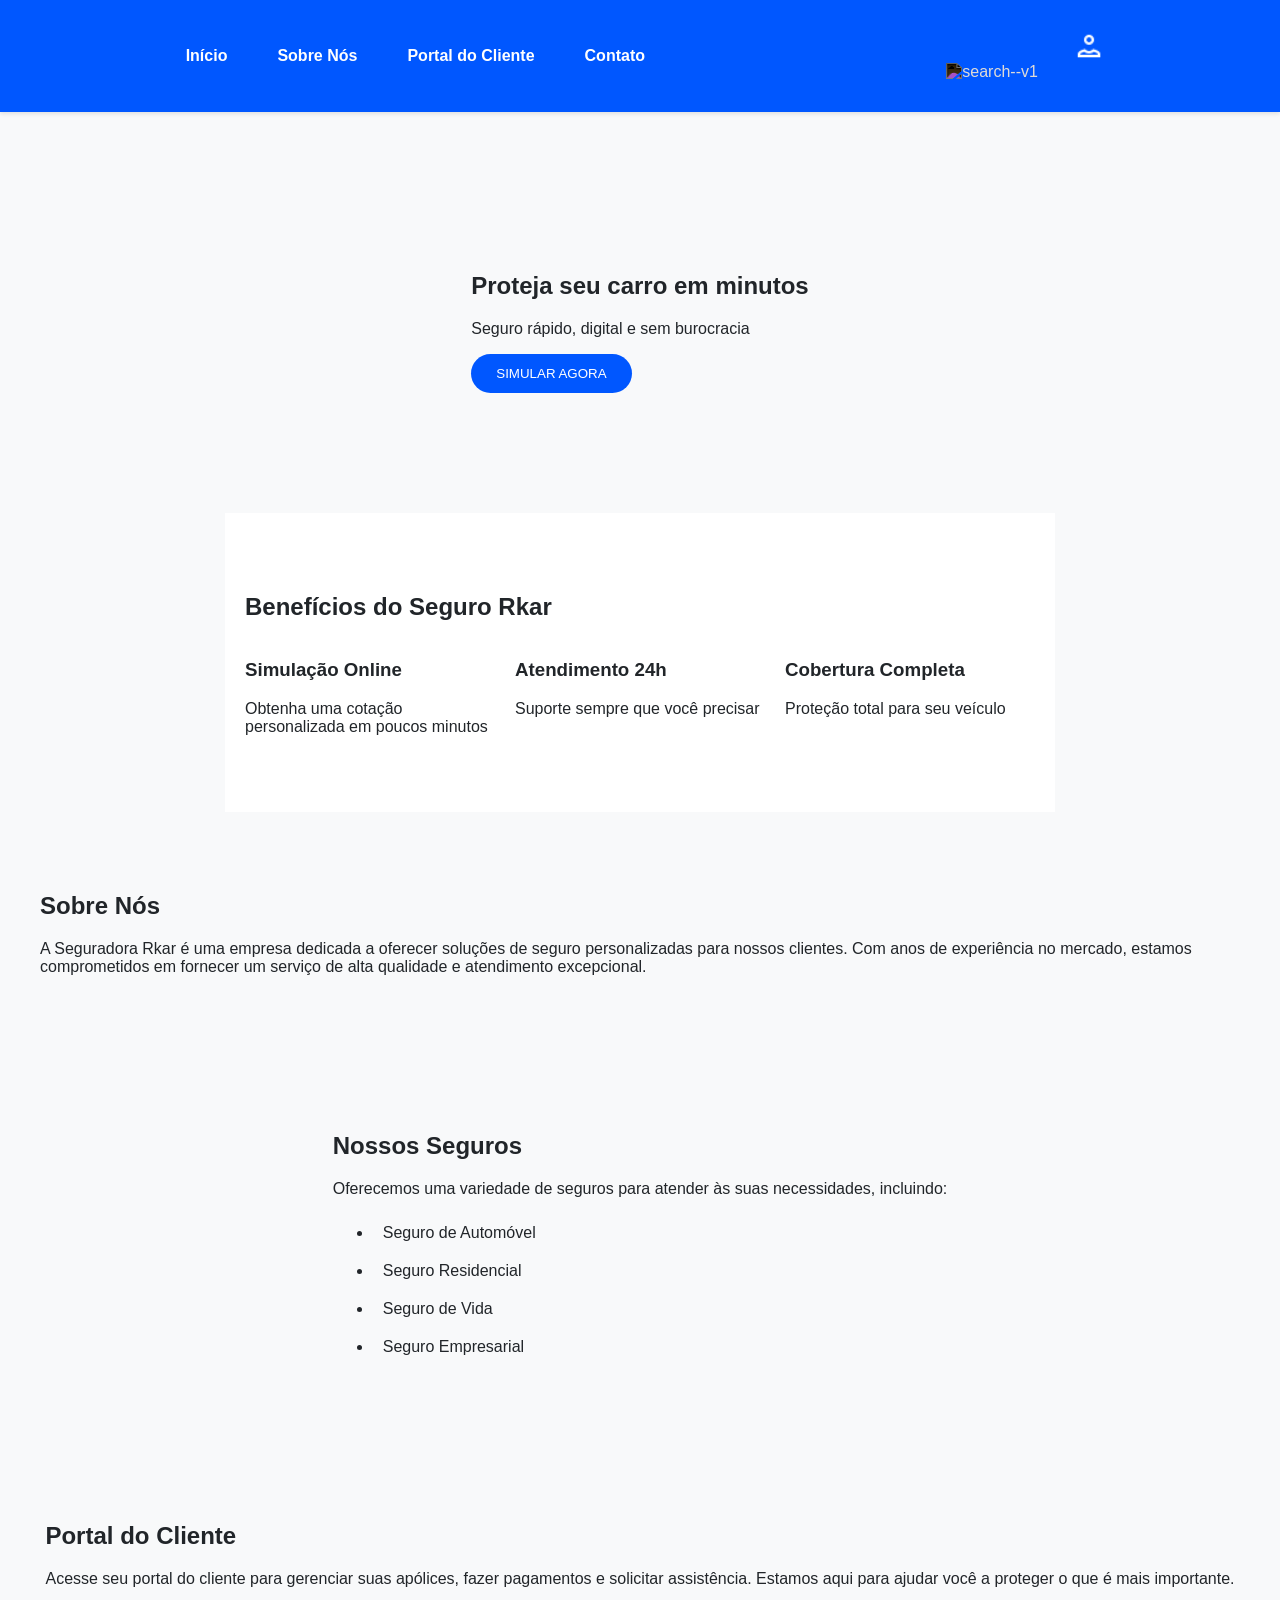
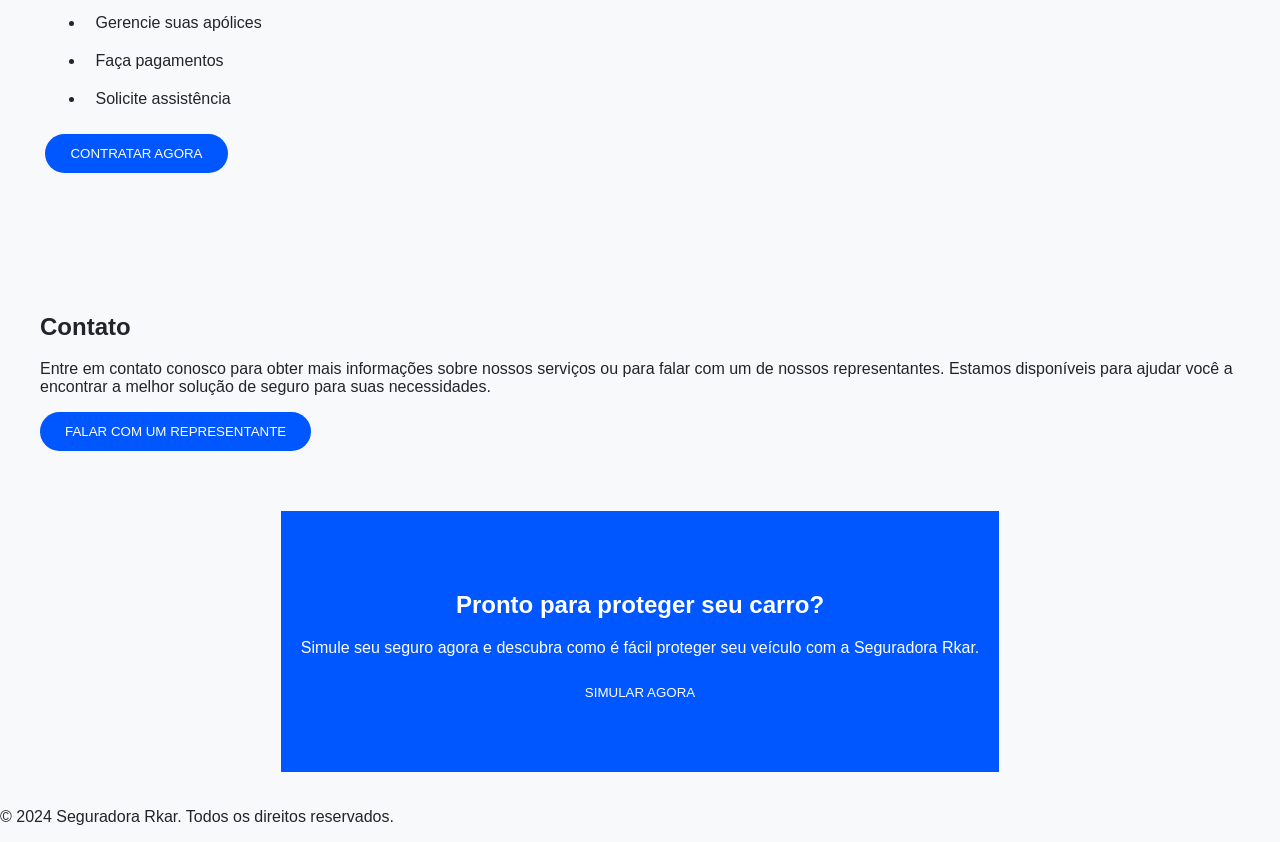
==== index.html @ 15d1347e "feat: criação da landing page com hero, seção de benefícios em cards e botão de conversão" ====
<!DOCTYPE html>
<html lang="pt-br">
<head>
    <meta charset="UTF-8">
    <meta name="viewport" content="width=device-width, initial-scale=1.0">
    <title>Seguradora Rkar</title>
    <link rel="stylesheet" href="styles.css">
</head>
<body>
    <header>
        <nav>
            <ul>
                <li><a href="#inicio">Início</a></li>
                <li><a href="#sobre-nos">Sobre Nós</a></li>
                <li><a href="#portal-cliente">Portal do Cliente</a></li>
                <li><a href="#contato">Contato</a></li>
            </ul>
        </nav>
        <div class="icons">
       <img width="30" height="30" src="https://img.icons8.com/ios-glyphs/30/search--v1.png" alt="search--v1"/>
       <img width="30" height="30" src="[data-uri]" alt="person-male"/>
         </div>
    </header>

    <main>
       <section id="inicio">
    <div class="hero">
        <div class="hero-texto">
            <h1>Proteja seu carro em minutos</h1>
            <p>Seguro rápido, digital e sem burocracia</p>
            <button class="botao">Simular agora</button>
        </div>
        <div class="hero-imagem">
        </div>
    </div>
</section>

        <section id="beneficios">
            <h2>Benefícios do Seguro Rkar</h2>
           <div class="cards">
           <div class="card">
            <h3>Simulação Online</h3>
            <p>Obtenha uma cotação personalizada em poucos minutos</p>
           </div>
           <div class="card">
            <h3>Atendimento 24h</h3>
            <p>Suporte sempre que você precisar</p>
           </div>
           <div class="card">
            <h3>Cobertura Completa</h3>
            <p>Proteção total para seu veículo</p>
           </div>
        </div>
        </section>

        <section id="sobre-nos">
            <h2>Sobre Nós</h2>
            <p>A Seguradora Rkar é uma empresa dedicada a oferecer soluções de seguro personalizadas para nossos clientes. Com anos de experiência no mercado, estamos comprometidos em fornecer um serviço de alta qualidade e atendimento excepcional.</p>
        </section>
        <section id="seguros">
            <h2>Nossos Seguros</h2>
            <p>Oferecemos uma variedade de seguros para atender às suas necessidades, incluindo:</p>
            <ul>
                <li>Seguro de Automóvel</li>
                <li>Seguro Residencial</li>
                <li>Seguro de Vida</li>
                <li>Seguro Empresarial</li>
            </ul>
        </section>

        <section id="portal-cliente">
            <h2>Portal do Cliente</h2>
            <p>Acesse seu portal do cliente para gerenciar suas apólices, fazer pagamentos e solicitar assistência. Estamos aqui para ajudar você a proteger o que é mais importante.</p>
            <ul>
                <li>Gerencie suas apólices</li>
                <li>Faça pagamentos</li>
                <li>Solicite assistência</li>
            </ul>
            <button class="botao">Contratar Agora</button>
        </section>

        <section id="contato">
            <h2>Contato</h2>
            <p>Entre em contato conosco para obter mais informações sobre nossos serviços ou para falar com um de nossos representantes. Estamos disponíveis para ajudar você a encontrar a melhor solução de seguro para suas necessidades.</p>
            <button class="botao">Falar com um representante</button>
        </section>
        
        <section id="cta-final">
            <h2>Pronto para proteger seu carro?</h2>
            <p>Simule seu seguro agora e descubra como é fácil proteger seu veículo com a Seguradora Rkar.</p>
            <button class="botao">Simular Agora</button>
        </section>
        
    </main>

<footer>
    <p>&copy; 2024 Seguradora Rkar. Todos os direitos reservados.</p>
</footer>
</body>
</html>
---- styles.css ----
:root {
    --primary-color: #0057FF;
    --secondary-color: #6c757d;
    --background-color: #f8f9fa;
    --text-color: #212529;
}

body{
 font-family: 'Segoe UI', Tahoma, Geneva, Verdana, sans-serif;
 color: var(--text-color);
 background-color: var(--background-color);
 margin: 0;
}

header{
    display: flex;
    justify-content: space-around;
    padding: 15px 30px;
    background-color: var(--primary-color);
    box-shadow: 0 2px 4px rgba(0, 0, 0, 0.1);
    align-items: center;
     position: sticky;
    top: 0;
    z-index: 1000;
}

a{
    color: #fff;
    text-decoration: none;
    font-weight: bold;
}

.cards {
    display: flex;
    gap: 20px;
    justify-content: center;
    flex-wrap: wrap;
}
.card {
    width: 250px;
}
.card:hover{
    transform: translateY(-8px);
    box-shadow: 0 8px 30px rgba(0, 0, 0, 0.2);
}

.botao {
   text-transform: uppercase;
    background-color: var(--primary-color);
    color: #fff;
    border-radius: 50px;
    padding: 12px 25px;
    border: none;
    cursor: pointer;

}

.botao:hover {
    background-color:#000a58;
    box-shadow: 0 4px 15px rgba(0, 0, 0, 0.2);
}

h1{
    color: var(--text-color);
    text-align: center;
    margin-top: 20px;
}

li{
    padding: 10px;
}

main{
    display: flex;
    flex-direction: column;
    align-items: center;
    padding: 20px;
}

header nav ul {
    display: flex;
    list-style: none;
    gap: 30px;
    margin: 1rem;
    padding: 0;
    transition: all 0.3s ease;
}

header nav ul li a:hover {
    transform: scale(1.1);
    transition: all 0.3s ease;
    filter: invert(100%);
     letter-spacing: 0.1rem;

}
.icons img {
    margin: 1rem;
    cursor: pointer;
    filter: invert(100%);
    transition: all 0.3s ease;
}

.icons img:hover {
    width: 40px;
    height: 40px;
    transform: scale(1.1);
     letter-spacing: 0.1rem;
     transform: scale(1.1);
}
.hero {
    display: flex;
    align-items: center;
    justify-content: space-between;
    padding: 60px 20px;
}
.hero-texto {
    max-width: 500px;
}
section{
    padding: 60px 20px;
}
#beneficios{
    background-color: #fff;

}
#cta-final{
    background-color: var(--primary-color);
    color: #fff;
    text-align: center;
}
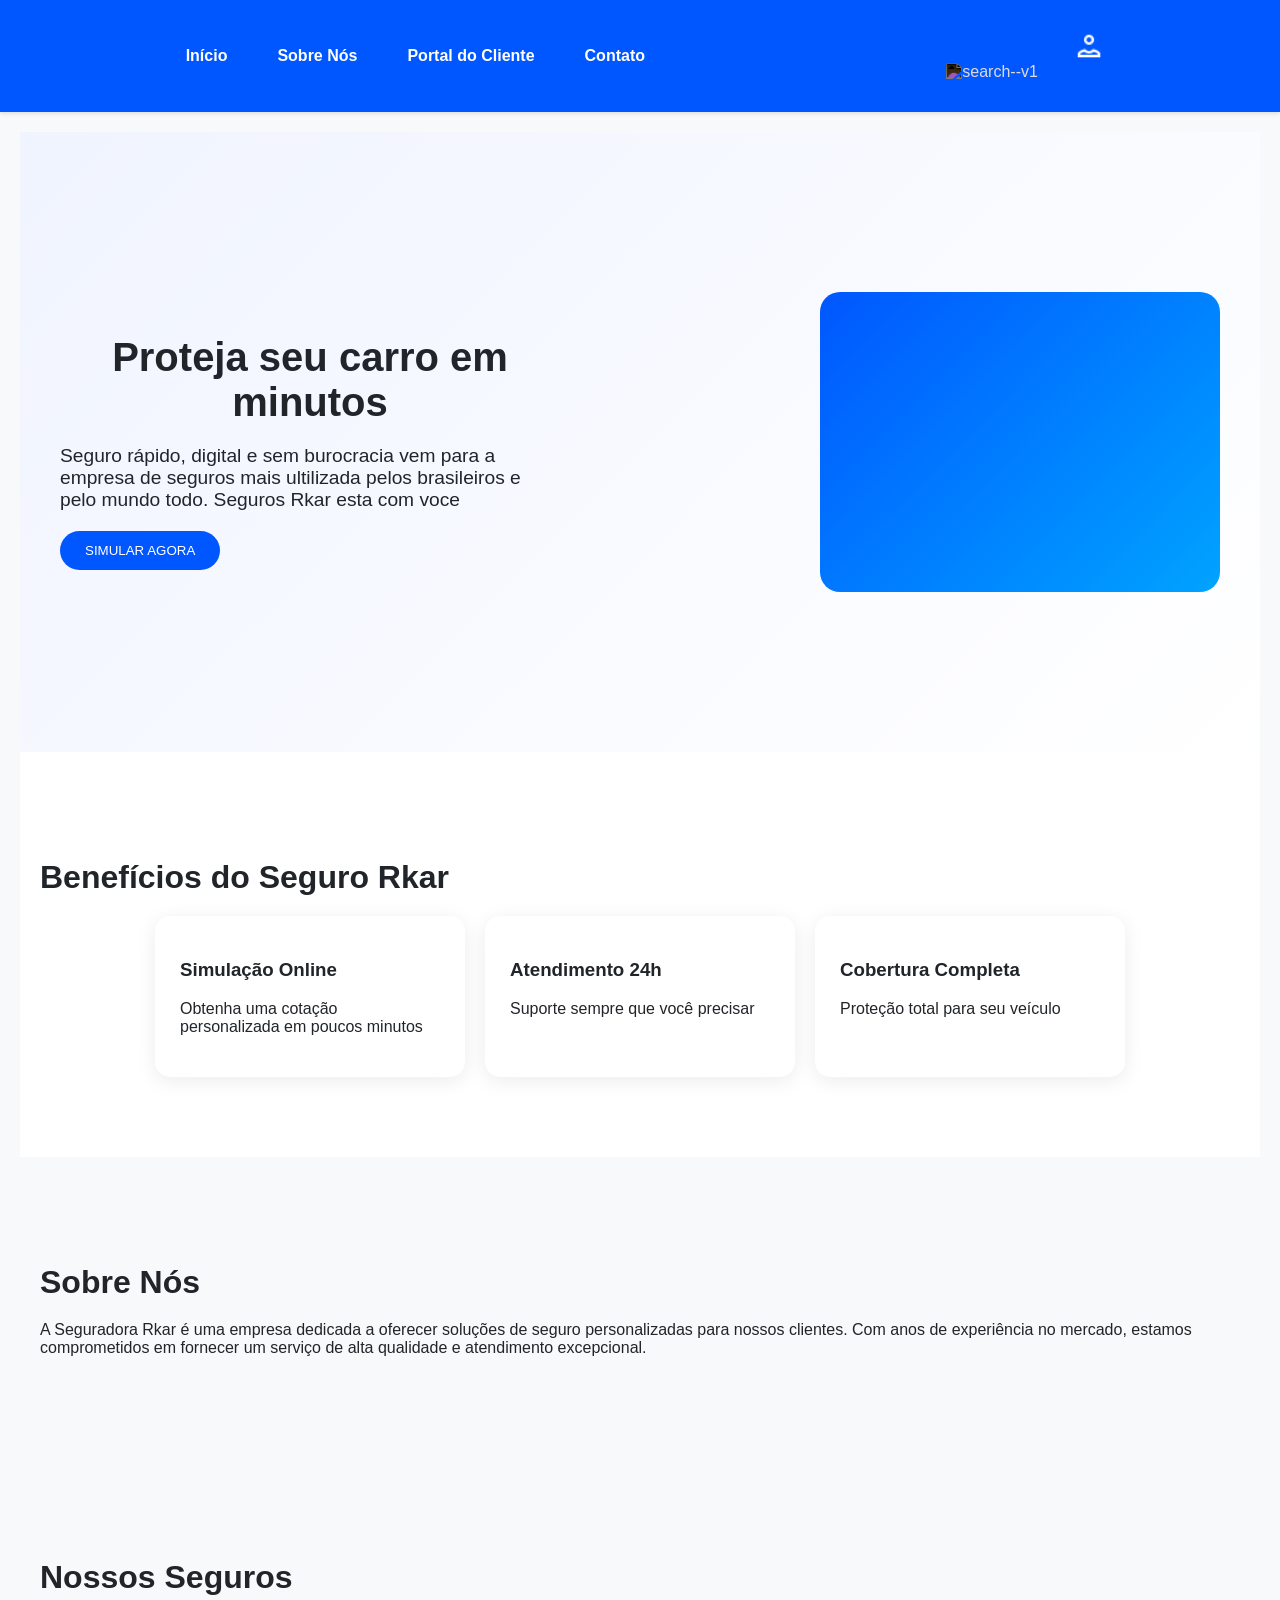
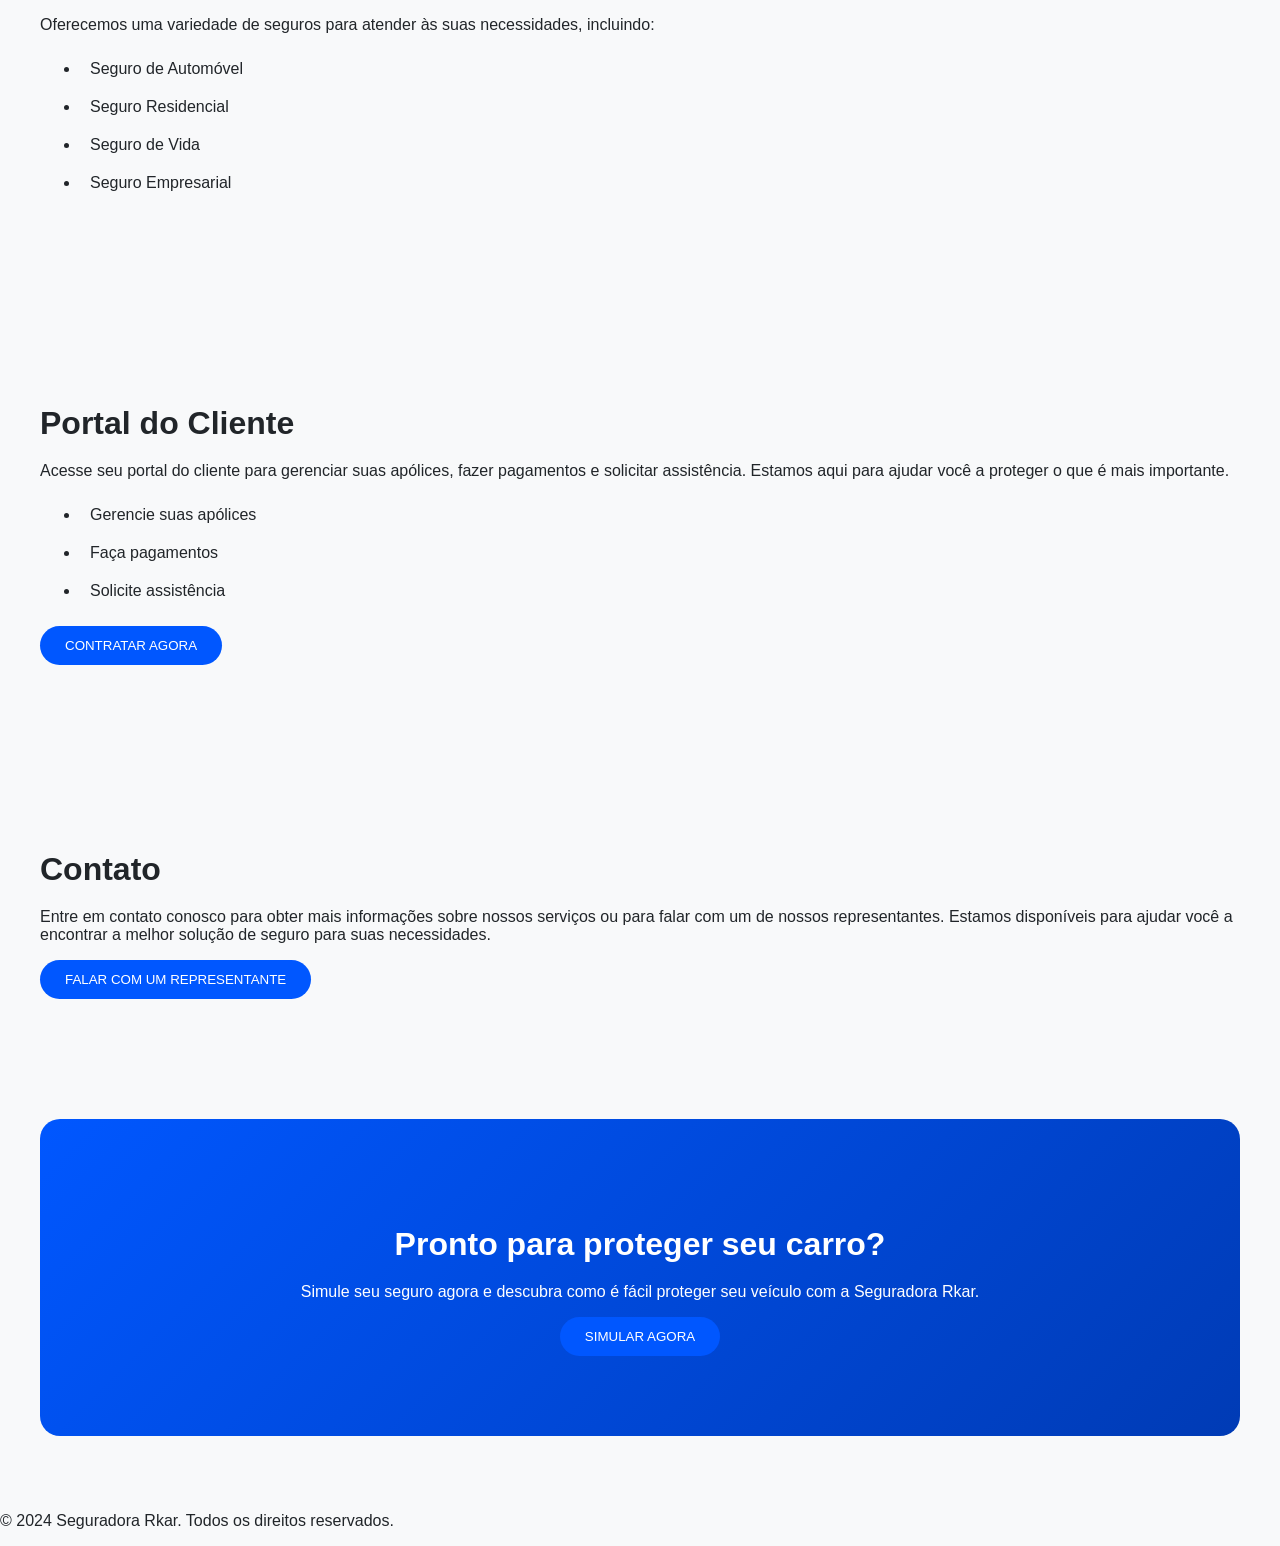
==== commit ca793643: "style: aprimoramento do design com flexbox na hero, estilização de cards e contraste entre seções" ====
--- a/index.html
+++ b/index.html
@@ -27,7 +27,7 @@
     <div class="hero">
         <div class="hero-texto">
             <h1>Proteja seu carro em minutos</h1>
-            <p>Seguro rápido, digital e sem burocracia</p>
+            <p>Seguro rápido, digital e sem burocracia vem para a empresa de seguros mais ultilizada pelos brasileiros e pelo mundo todo. Seguros Rkar esta com voce </p>
             <button class="botao">Simular agora</button>
         </div>
         <div class="hero-imagem">
--- a/styles.css
+++ b/styles.css
@@ -32,12 +32,17 @@
 
 .cards {
     display: flex;
+    justify-content: center;
     gap: 20px;
-    justify-content: center;
     flex-wrap: wrap;
 }
 .card {
-    width: 250px;
+    width: 260px;
+    background: #fff;
+    padding: 25px;
+    border-radius: 15px;
+    box-shadow: 0 4px 20px rgba(0, 0, 0, 0.08);
+    transition: all 0.3s ease;
 }
 .card:hover{
     transform: translateY(-8px);
@@ -52,12 +57,15 @@
     padding: 12px 25px;
     border: none;
     cursor: pointer;
+    transition: all 0.3s ease;
+
 
 }
 
 .botao:hover {
     background-color:#000a58;
     box-shadow: 0 4px 15px rgba(0, 0, 0, 0.2);
+    transform: translateY(-2px);
 }
 
 h1{
@@ -73,7 +81,6 @@
 main{
     display: flex;
     flex-direction: column;
-    align-items: center;
     padding: 20px;
 }
 
@@ -111,20 +118,53 @@
     display: flex;
     align-items: center;
     justify-content: space-between;
-    padding: 60px 20px;
+    padding: 80px 20px;
+    max-width: 1200px;
+    margin: 0 auto;
+}
+
+.hero-texto {
+    max-width: 500px;
 }
 .hero-texto {
     max-width: 500px;
 }
+
+.hero-texto h1 {
+    font-size: 2.5rem;
+    margin-bottom: 20px;
+}
+
+.hero-texto p {
+    font-size: 1.2rem;
+    margin-bottom: 20px;
+}
+.hero-imagem {
+    width: 400px;
+    height: 300px;
+    background: linear-gradient(135deg, #0057FF, #00A3FF);
+    border-radius: 20px;
+}
 section{
-    padding: 60px 20px;
+    padding: 80px 20px;
 }
 #beneficios{
     background-color: #fff;
 
 }
 #cta-final{
-    background-color: var(--primary-color);
+    background: linear-gradient(135deg, #0057FF, #003bb5);
     color: #fff;
     text-align: center;
+    border-radius: 20px;
+    margin: 40px 20px;
+}
+
+#inicio {
+    background: linear-gradient(135deg, #f0f4ff, #ffffff);
+}
+
+h2 {
+    font-size: 2rem;
+    margin-bottom: 20px;
 }
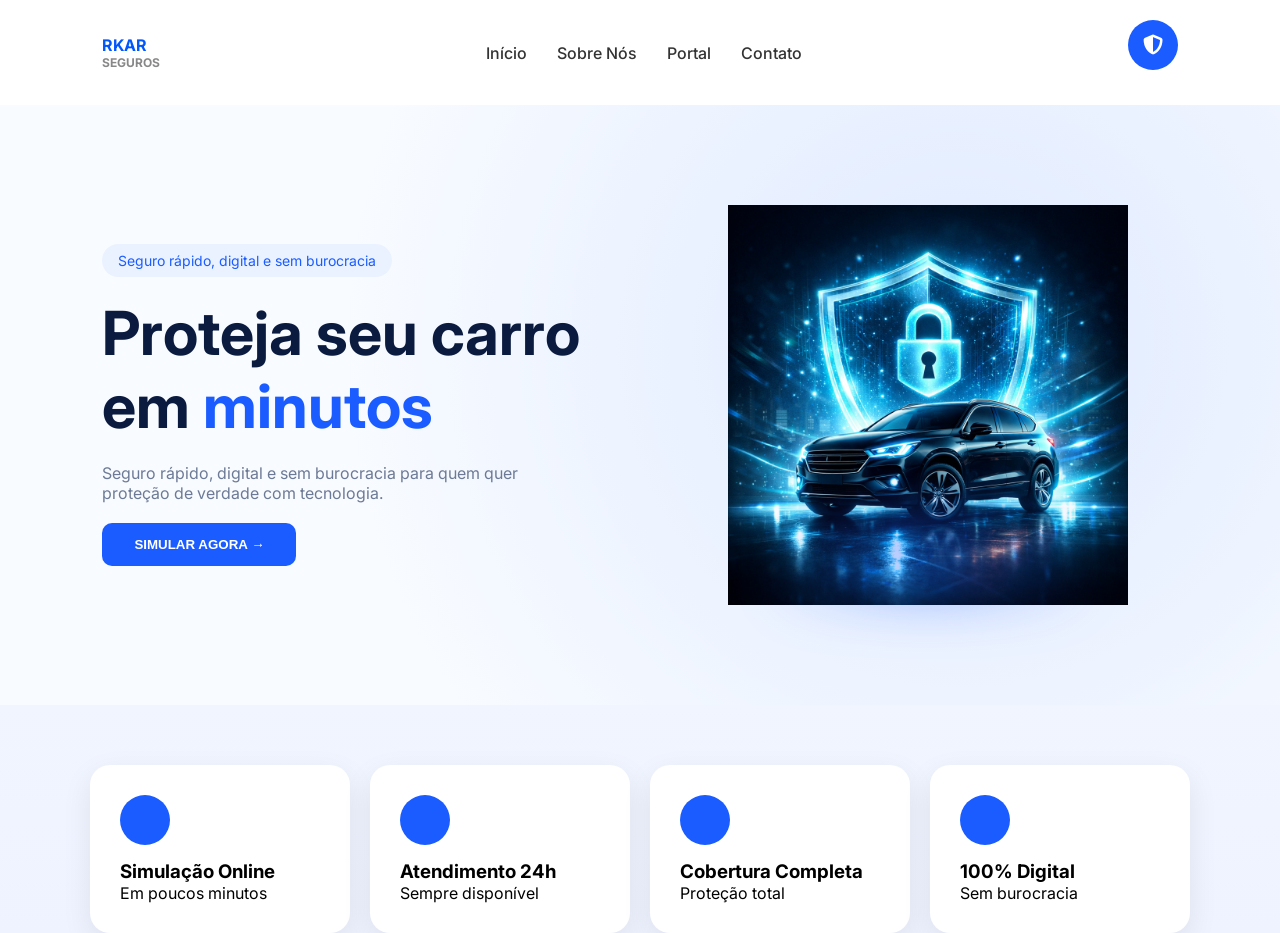
==== commit cbaca07e: "feat: melhora visual e interações do header adiciona efeito hover nos links do menu cria animação de" ====
--- a/index.html
+++ b/index.html
@@ -1,100 +1,102 @@
 <!DOCTYPE html>
 <html lang="pt-br">
 <head>
-    <meta charset="UTF-8">
-    <meta name="viewport" content="width=device-width, initial-scale=1.0">
-    <title>Seguradora Rkar</title>
-    <link rel="stylesheet" href="styles.css">
+<meta charset="UTF-8">
+<meta name="viewport" content="width=device-width, initial-scale=1.0">
+
+<title>Rkar Seguros</title>
+
+<link rel="stylesheet" href="styles.css">
+
+<link href="https://fonts.googleapis.com/css2?family=Inter:wght@400;600;700&display=swap" rel="stylesheet">
+<link rel="stylesheet" href="https://cdnjs.cloudflare.com/ajax/libs/font-awesome/6.5.0/css/all.min.css">
 </head>
+
 <body>
-    <header>
-        <nav>
-            <ul>
-                <li><a href="#inicio">Início</a></li>
-                <li><a href="#sobre-nos">Sobre Nós</a></li>
-                <li><a href="#portal-cliente">Portal do Cliente</a></li>
-                <li><a href="#contato">Contato</a></li>
-            </ul>
-        </nav>
-        <div class="icons">
-       <img width="30" height="30" src="https://img.icons8.com/ios-glyphs/30/search--v1.png" alt="search--v1"/>
-       <img width="30" height="30" src="[data-uri]" alt="person-male"/>
-         </div>
-    </header>
 
-    <main>
-       <section id="inicio">
+<header>
+    <div class="logo">
+        RKAR <span>SEGUROS</span>
+    </div>
+
+    <nav>
+        <ul>
+            <li><a href="#">Início</a></li>
+            <li><a href="#">Sobre Nós</a></li>
+            <li><a href="#">Portal</a></li>
+            <li><a href="#">Contato</a></li>
+        </ul>
+    </nav>
+
+   <div class="icone">
+    <i class="fas fa-shield-alt"></i>
+</div>
+</header>
+
+<main>
+
+<section id="inicio">
+
     <div class="hero">
+
         <div class="hero-texto">
-            <h1>Proteja seu carro em minutos</h1>
-            <p>Seguro rápido, digital e sem burocracia vem para a empresa de seguros mais ultilizada pelos brasileiros e pelo mundo todo. Seguros Rkar esta com voce </p>
-            <button class="botao">Simular agora</button>
+
+            <div class="tag">
+                Seguro rápido, digital e sem burocracia
+            </div>
+
+            <h1>
+                Proteja seu carro <br>
+                em <span>minutos</span>
+            </h1>
+
+            <p>
+                Seguro rápido, digital e sem burocracia para quem quer proteção de verdade com tecnologia.
+            </p>
+
+            <button class="botao">
+                SIMULAR AGORA →
+            </button>
+
         </div>
-        <div class="hero-imagem">
+
+        <div class="hero-imagem"></div>
+
+    </div>
+
+</section>
+
+<section id="beneficios">
+
+    <div class="cards">
+
+        <div class="card">
+            <div class="icone"></div>
+            <h3>Simulação Online</h3>
+            <p>Em poucos minutos</p>
+        </div>
+
+        <div class="card">
+            <div class="icone"></div>
+            <h3>Atendimento 24h</h3>
+            <p>Sempre disponível</p>
+        </div>
+
+        <div class="card">
+            <div class="icone"></div>
+            <h3>Cobertura Completa</h3>
+            <p>Proteção total</p>
+        </div>
+
+        <div class="card">
+            <div class="icone"></div>
+            <h3>100% Digital</h3>
+            <p>Sem burocracia</p>
         </div>
     </div>
 </section>
 
-        <section id="beneficios">
-            <h2>Benefícios do Seguro Rkar</h2>
-           <div class="cards">
-           <div class="card">
-            <h3>Simulação Online</h3>
-            <p>Obtenha uma cotação personalizada em poucos minutos</p>
-           </div>
-           <div class="card">
-            <h3>Atendimento 24h</h3>
-            <p>Suporte sempre que você precisar</p>
-           </div>
-           <div class="card">
-            <h3>Cobertura Completa</h3>
-            <p>Proteção total para seu veículo</p>
-           </div>
-        </div>
-        </section>
+</main>
 
-        <section id="sobre-nos">
-            <h2>Sobre Nós</h2>
-            <p>A Seguradora Rkar é uma empresa dedicada a oferecer soluções de seguro personalizadas para nossos clientes. Com anos de experiência no mercado, estamos comprometidos em fornecer um serviço de alta qualidade e atendimento excepcional.</p>
-        </section>
-        <section id="seguros">
-            <h2>Nossos Seguros</h2>
-            <p>Oferecemos uma variedade de seguros para atender às suas necessidades, incluindo:</p>
-            <ul>
-                <li>Seguro de Automóvel</li>
-                <li>Seguro Residencial</li>
-                <li>Seguro de Vida</li>
-                <li>Seguro Empresarial</li>
-            </ul>
-        </section>
-
-        <section id="portal-cliente">
-            <h2>Portal do Cliente</h2>
-            <p>Acesse seu portal do cliente para gerenciar suas apólices, fazer pagamentos e solicitar assistência. Estamos aqui para ajudar você a proteger o que é mais importante.</p>
-            <ul>
-                <li>Gerencie suas apólices</li>
-                <li>Faça pagamentos</li>
-                <li>Solicite assistência</li>
-            </ul>
-            <button class="botao">Contratar Agora</button>
-        </section>
-
-        <section id="contato">
-            <h2>Contato</h2>
-            <p>Entre em contato conosco para obter mais informações sobre nossos serviços ou para falar com um de nossos representantes. Estamos disponíveis para ajudar você a encontrar a melhor solução de seguro para suas necessidades.</p>
-            <button class="botao">Falar com um representante</button>
-        </section>
-        
-        <section id="cta-final">
-            <h2>Pronto para proteger seu carro?</h2>
-            <p>Simule seu seguro agora e descubra como é fácil proteger seu veículo com a Seguradora Rkar.</p>
-            <button class="botao">Simular Agora</button>
-        </section>
-        
-    </main>
-
-<footer>
-    <p>&copy; 2024 Seguradora Rkar. Todos os direitos reservados.</p>
-</footer>
 </body>
 </html>
--- a/styles.css
+++ b/styles.css
@@ -1,170 +1,193 @@
-:root {
-    --primary-color: #0057FF;
-    --secondary-color: #6c757d;
-    --background-color: #f8f9fa;
-    --text-color: #212529;
+/* RESET */
+* {
+    margin: 0;
+    padding: 0;
+    box-sizing: border-box;
 }
 
-body{
- font-family: 'Segoe UI', Tahoma, Geneva, Verdana, sans-serif;
- color: var(--text-color);
- background-color: var(--background-color);
- margin: 0;
+body {
+    font-family: 'Inter', sans-serif;
+    background: linear-gradient(180deg, #f8fbff, #eef3ff);
 }
 
-header{
+/* HEADER */
+header {
     display: flex;
-    justify-content: space-around;
-    padding: 15px 30px;
-    background-color: var(--primary-color);
-    box-shadow: 0 2px 4px rgba(0, 0, 0, 0.1);
+    justify-content: space-between;
     align-items: center;
-     position: sticky;
-    top: 0;
-    z-index: 1000;
+    padding: 20px 8%;
+    background: white;
+    box-shadow: 0 2px 10px rgba(0,0,0,0.05);
 }
 
-a{
-    color: #fff;
-    text-decoration: none;
-    font-weight: bold;
+.logo {
+    font-weight: 700;
+    color: #0057FF;
 }
 
+.logo span {
+    display: block;
+    font-size: 12px;
+    color: #888;
+}
+
+nav ul {
+    display: flex;
+    gap: 30px;
+    list-style: none;
+}
+
+nav a {
+    text-decoration: none;
+    color: #333;
+    font-weight: 500;
+    position: relative;
+    transition: 0.3s;
+}
+
+/* COR AO PASSAR O MOUSE */
+nav a:hover {
+    color: #1a5cff;
+}
+
+.icone {
+    width: 50px;
+    height: 50px;
+    background: #1a5cff;
+    border-radius: 50%;
+    display: flex;
+    align-items: center;
+    justify-content: center;
+    color: white;
+    font-size: 20px;
+}
+/* HERO FUNDO COM LUZ */
+#inicio {
+    padding: 100px 8%;
+    background: radial-gradient(circle at 75% 40%, #dfeaff, #f8fbff 60%);
+}
+
+/* HERO */
+.hero {
+    display: flex;
+    align-items: center;
+    justify-content: space-between;
+}
+
+/* TEXTO */
+.tag {
+    background: #eaf2ff;
+    color: #1a5cff;
+    padding: 8px 16px;
+    border-radius: 20px;
+    font-size: 14px;
+    margin-bottom: 20px;
+    display: inline-block;
+}
+
+.hero-texto h1 {
+    font-size: clamp(2rem, 5vw, 3.8rem);
+    color: #0b1b3f;
+    line-height: 1.2;
+}
+
+.hero-texto span {
+    color: #1a5cff;
+}
+
+.hero-texto p {
+    color: #6c7a96;
+    margin: 20px 0;
+    max-width: 450px;
+}
+
+/* BOTÃO */
+.botao {
+    background: #1a5cff;
+    color: white;
+    padding: 14px 32px;
+    border-radius: 10px;
+    border: none;
+    cursor: pointer;
+    font-weight: 600;
+}
+
+.botao:hover {
+    box-shadow: 0 10px 25px rgba(26,92,255,0.4);
+}
+
+/* IMAGEM + GLOW */
+.hero-imagem {
+    width: 100%;
+    MAX-width: 500px;
+    height: 400px;
+    background: url('hero.png') no-repeat center/contain;
+    position: relative;
+}
+
+/* EFEITO LUZ EMBAIXO */
+.hero-imagem::after {
+    content: "";
+    position: absolute;
+    bottom: 0;
+    left: 50%;
+    transform: translateX(-50%);
+    width: 320px;
+    height: 100px;
+    background: radial-gradient(circle, rgba(26,92,255,0.4), transparent);
+    filter: blur(25px);
+}
+
+/* CARDS */
 .cards {
     display: flex;
     justify-content: center;
     gap: 20px;
+    margin-top: 60px;
     flex-wrap: wrap;
 }
+
 .card {
+    background: white;
+    padding: 30px;
+    border-radius: 20px;
     width: 260px;
-    background: #fff;
-    padding: 25px;
-    border-radius: 15px;
-    box-shadow: 0 4px 20px rgba(0, 0, 0, 0.08);
-    transition: all 0.3s ease;
-}
-.card:hover{
-    transform: translateY(-8px);
-    box-shadow: 0 8px 30px rgba(0, 0, 0, 0.2);
+    box-shadow: 0 10px 30px rgba(0,0,0,0.08);
+    transition: 0.3s;
 }
 
-.botao {
-   text-transform: uppercase;
-    background-color: var(--primary-color);
-    color: #fff;
-    border-radius: 50px;
-    padding: 12px 25px;
-    border: none;
-    cursor: pointer;
-    transition: all 0.3s ease;
-
-
+.card:hover {
+    transform: translateY(-10px) scale(1.02);
 }
 
-.botao:hover {
-    background-color:#000a58;
-    box-shadow: 0 4px 15px rgba(0, 0, 0, 0.2);
-    transform: translateY(-2px);
+/* ICONE */
+.icone {
+    width: 50px;
+    height: 50px;
+    background: #1a5cff;
+    border-radius: 50%;
+    margin-bottom: 15px;
 }
 
-h1{
-    color: var(--text-color);
-    text-align: center;
-    margin-top: 20px;
+/* RESPONSIVO */
+@media (max-width: 768px) {
+    nav {
+        display: none; /* depois você pode fazer menu hambúrguer */
+    
+}
+    .hero {
+        flex-direction: column;
+        text-align: center;
+    }
+
+    .hero-imagem {
+        width: 100%;
+        margin-top: 20px;
+    }
+
+    .cards {
+        flex-direction: column;
+        align-items: center;
+    }
 }
 
-li{
-    padding: 10px;
-}
-
-main{
-    display: flex;
-    flex-direction: column;
-    padding: 20px;
-}
-
-header nav ul {
-    display: flex;
-    list-style: none;
-    gap: 30px;
-    margin: 1rem;
-    padding: 0;
-    transition: all 0.3s ease;
-}
-
-header nav ul li a:hover {
-    transform: scale(1.1);
-    transition: all 0.3s ease;
-    filter: invert(100%);
-     letter-spacing: 0.1rem;
-
-}
-.icons img {
-    margin: 1rem;
-    cursor: pointer;
-    filter: invert(100%);
-    transition: all 0.3s ease;
-}
-
-.icons img:hover {
-    width: 40px;
-    height: 40px;
-    transform: scale(1.1);
-     letter-spacing: 0.1rem;
-     transform: scale(1.1);
-}
-.hero {
-    display: flex;
-    align-items: center;
-    justify-content: space-between;
-    padding: 80px 20px;
-    max-width: 1200px;
-    margin: 0 auto;
-}
-
-.hero-texto {
-    max-width: 500px;
-}
-.hero-texto {
-    max-width: 500px;
-}
-
-.hero-texto h1 {
-    font-size: 2.5rem;
-    margin-bottom: 20px;
-}
-
-.hero-texto p {
-    font-size: 1.2rem;
-    margin-bottom: 20px;
-}
-.hero-imagem {
-    width: 400px;
-    height: 300px;
-    background: linear-gradient(135deg, #0057FF, #00A3FF);
-    border-radius: 20px;
-}
-section{
-    padding: 80px 20px;
-}
-#beneficios{
-    background-color: #fff;
-
-}
-#cta-final{
-    background: linear-gradient(135deg, #0057FF, #003bb5);
-    color: #fff;
-    text-align: center;
-    border-radius: 20px;
-    margin: 40px 20px;
-}
-
-#inicio {
-    background: linear-gradient(135deg, #f0f4ff, #ffffff);
-}
-
-h2 {
-    font-size: 2rem;
-    margin-bottom: 20px;
-}
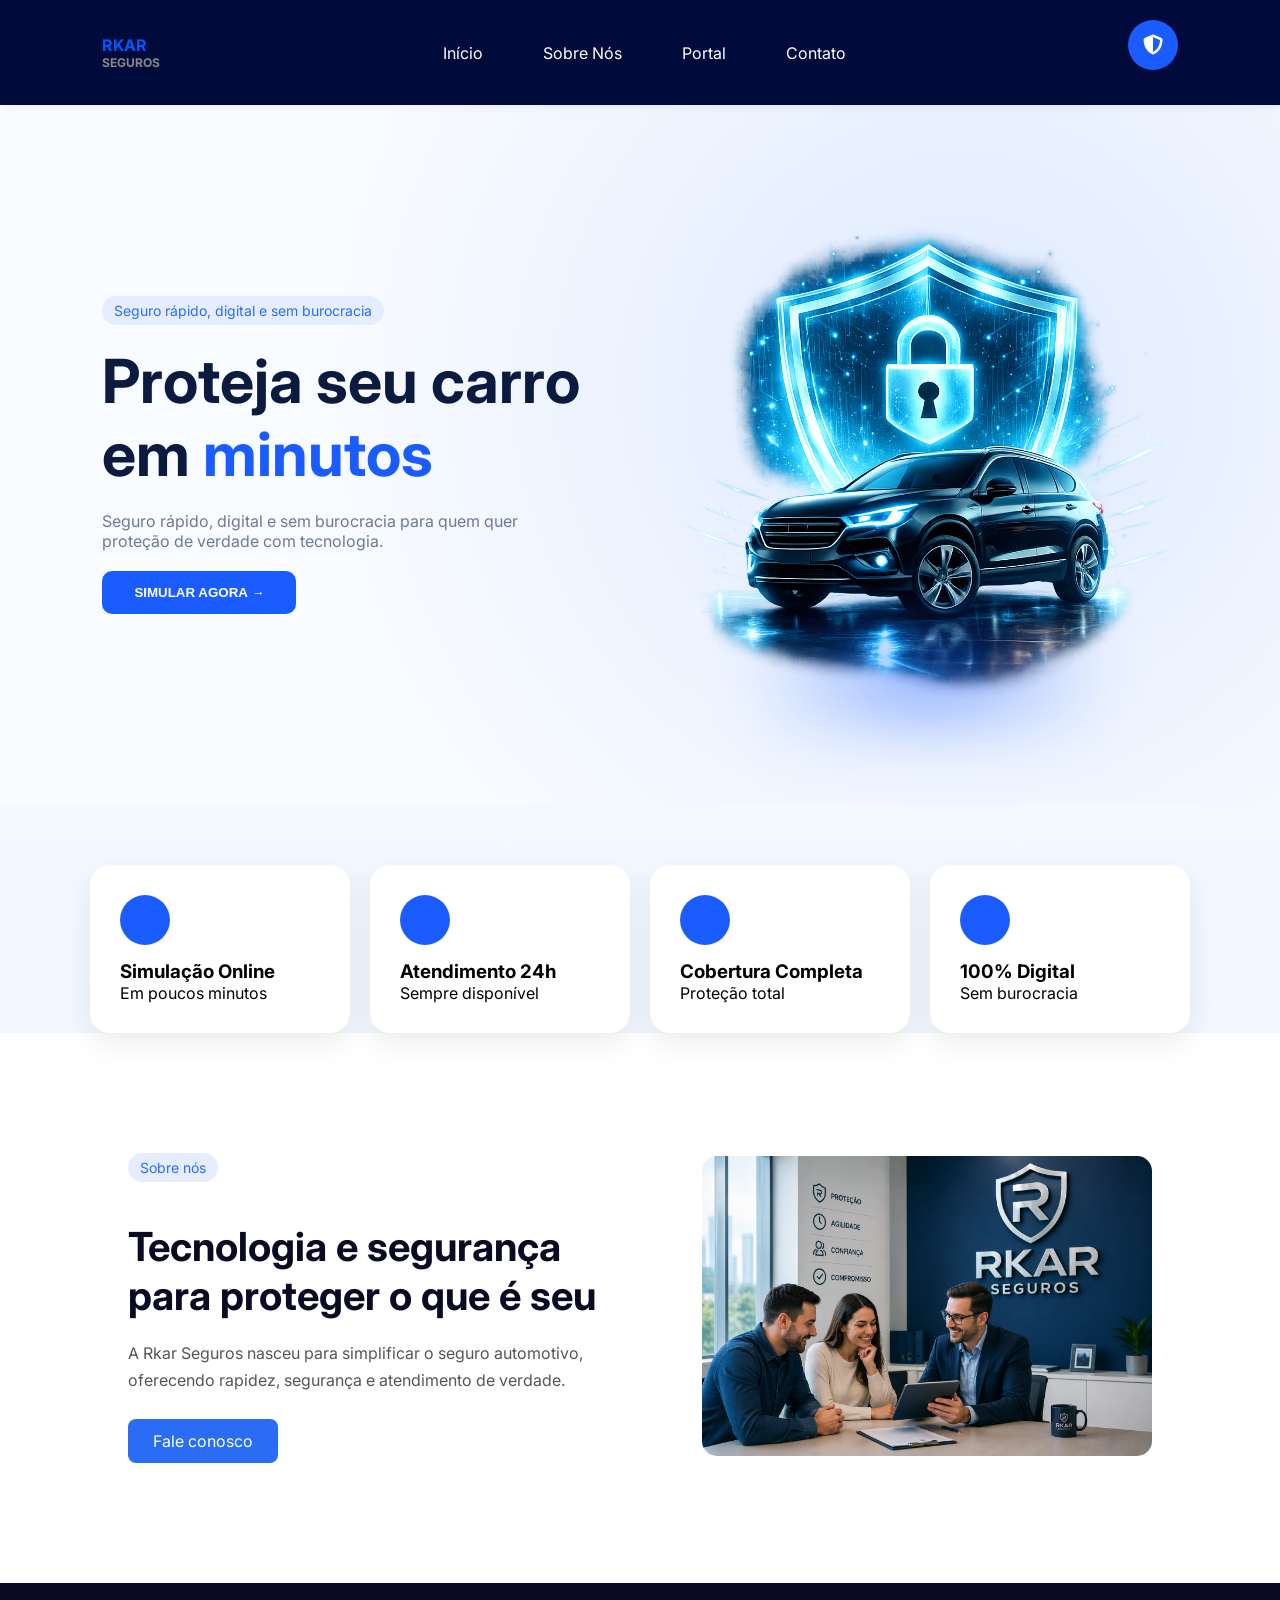
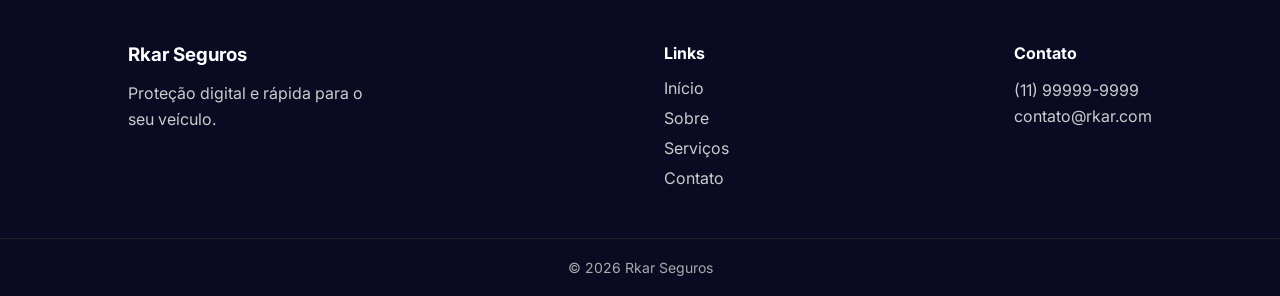
==== commit caa1b953: "feat: criação da landing page Rkar Seguros com layout responsivo" ====
--- a/index.html
+++ b/index.html
@@ -7,7 +7,6 @@
 <title>Rkar Seguros</title>
 
 <link rel="stylesheet" href="styles.css">
-
 <link href="https://fonts.googleapis.com/css2?family=Inter:wght@400;600;700&display=swap" rel="stylesheet">
 <link rel="stylesheet" href="https://cdnjs.cloudflare.com/ajax/libs/font-awesome/6.5.0/css/all.min.css">
 </head>
@@ -28,75 +27,119 @@
         </ul>
     </nav>
 
-   <div class="icone">
-    <i class="fas fa-shield-alt"></i>
-</div>
+    <div class="icone">
+        <i class="fas fa-shield-alt"></i>
+    </div>
 </header>
 
 <main>
 
 <section id="inicio">
+  <div class="hero">
 
-    <div class="hero">
+    <div class="hero-texto">
+      <div class="tag">Seguro rápido, digital e sem burocracia</div>
 
-        <div class="hero-texto">
+      <h1>
+        Proteja seu carro <br>
+        em <span>minutos</span>
+      </h1>
 
-            <div class="tag">
-                Seguro rápido, digital e sem burocracia
-            </div>
+      <p>
+        Seguro rápido, digital e sem burocracia para quem quer proteção de verdade com tecnologia.
+      </p>
 
-            <h1>
-                Proteja seu carro <br>
-                em <span>minutos</span>
-            </h1>
-
-            <p>
-                Seguro rápido, digital e sem burocracia para quem quer proteção de verdade com tecnologia.
-            </p>
-
-            <button class="botao">
-                SIMULAR AGORA →
-            </button>
-
-        </div>
-
-        <div class="hero-imagem"></div>
-
+      <button class="botao">SIMULAR AGORA →</button>
     </div>
 
+    <div class="hero-imagem">
+      <img src="hero.png" alt="Seguro de carro">
+    </div>
+
+  </div>
 </section>
 
-<section id="beneficios">
+<section class="cards">
+  <div class="card">
+    <div class="icone"></div>
+    <h3>Simulação Online</h3>
+    <p>Em poucos minutos</p>
+  </div>
 
-    <div class="cards">
+  <div class="card">
+    <div class="icone"></div>
+    <h3>Atendimento 24h</h3>
+    <p>Sempre disponível</p>
+  </div>
 
-        <div class="card">
-            <div class="icone"></div>
-            <h3>Simulação Online</h3>
-            <p>Em poucos minutos</p>
-        </div>
+  <div class="card">
+    <div class="icone"></div>
+    <h3>Cobertura Completa</h3>
+    <p>Proteção total</p>
+  </div>
 
-        <div class="card">
-            <div class="icone"></div>
-            <h3>Atendimento 24h</h3>
-            <p>Sempre disponível</p>
-        </div>
+  <div class="card">
+    <div class="icone"></div>
+    <h3>100% Digital</h3>
+    <p>Sem burocracia</p>
+  </div>
+</section>
 
-        <div class="card">
-            <div class="icone"></div>
-            <h3>Cobertura Completa</h3>
-            <p>Proteção total</p>
-        </div>
+<section class="sobre">
+  <div class="sobre-container">
 
-        <div class="card">
-            <div class="icone"></div>
-            <h3>100% Digital</h3>
-            <p>Sem burocracia</p>
-        </div>
+    <div class="sobre-texto">
+      <span class="tag">Sobre nós</span>
+
+      <h2>Tecnologia e segurança para proteger o que é seu</h2>
+
+      <p>
+        A Rkar Seguros nasceu para simplificar o seguro automotivo,
+        oferecendo rapidez, segurança e atendimento de verdade.
+      </p>
+
+      <a href="#" class="btn-sobre">Fale conosco</a>
     </div>
+
+    <div class="sobre-imagem">
+      <img src="sobre.png" alt="">
+    </div>
+
+  </div>
 </section>
 
 </main>
 
+<footer class="footer">
+  <div class="footer-container">
+
+    <div class="footer-col">
+      <h3>Rkar Seguros</h3>
+      <p>Proteção digital e rápida para o seu veículo.</p>
+    </div>
+
+    <div class="footer-col">
+      <h4>Links</h4>
+      <ul>
+        <li><a href="#">Início</a></li>
+        <li><a href="#">Sobre</a></li>
+        <li><a href="#">Serviços</a></li>
+        <li><a href="#">Contato</a></li>
+      </ul>
+    </div>
+
+    <div class="footer-col">
+      <h4>Contato</h4>
+      <p>(11) 99999-9999</p>
+      <p>contato@rkar.com</p>
+    </div>
+
+  </div>
+
+  <div class="footer-bottom">
+    <p>© 2026 Rkar Seguros</p>
+  </div>
+</footer>
+
 </body>
 </html>
--- a/styles.css
+++ b/styles.css
@@ -1,9 +1,40 @@
 /* RESET */
+/* RESPONSIVO */
+@media (max-width: 768px) {
+    nav {
+        display: none; /* depois você pode fazer menu hambúrguer */
+    
+}
+    .hero {
+        flex-direction: column;
+        text-align: center;
+    }
+
+    .hero-imagem {
+        width: 100%;
+        margin-top: 20px;
+    }
+
+    .cards {
+        flex-direction: column;
+        align-items: center;
+    }
+}
+
+:root {
+    --cor-primaria: #1a5cff;
+    --cor-secundaria: #eaf2ff;
+    --cor-texto: #0b1b3f;
+    --cor-fundo: #f8fbff;
+}
+
 * {
     margin: 0;
     padding: 0;
     box-sizing: border-box;
 }
+
+
 
 body {
     font-family: 'Inter', sans-serif;
@@ -18,6 +49,8 @@
     padding: 20px 8%;
     background: white;
     box-shadow: 0 2px 10px rgba(0,0,0,0.05);
+      background: rgb(0, 11, 60);
+    backdrop-filter: blur(10px);
 }
 
 .logo {
@@ -38,16 +71,14 @@
 }
 
 nav a {
-    text-decoration: none;
-    color: #333;
-    font-weight: 500;
-    position: relative;
-    transition: 0.3s;
-}
-
-/* COR AO PASSAR O MOUSE */
+  color: white;
+  text-decoration: none;
+  margin: 0 15px;
+  transition: 0.3s;
+}
+
 nav a:hover {
-    color: #1a5cff;
+  color: #000000;
 }
 
 .icone {
@@ -67,11 +98,22 @@
     background: radial-gradient(circle at 75% 40%, #dfeaff, #f8fbff 60%);
 }
 
-/* HERO */
 .hero {
     display: flex;
     align-items: center;
     justify-content: space-between;
+    gap: 40px;
+}
+
+/* IMPORTANTE */
+.hero-imagem {
+    max-width: 500px;
+}
+
+.hero-imagem img {
+    width: 100%;
+    height: auto;
+    display: block;
 }
 
 /* TEXTO */
@@ -118,11 +160,8 @@
 
 /* IMAGEM + GLOW */
 .hero-imagem {
-    width: 100%;
-    MAX-width: 500px;
-    height: 400px;
-    background: url('hero.png') no-repeat center/contain;
-    position: relative;
+    width: 650px;
+  transform: scale(1.1);
 }
 
 /* EFEITO LUZ EMBAIXO */
@@ -169,25 +208,118 @@
     margin-bottom: 15px;
 }
 
-/* RESPONSIVO */
-@media (max-width: 768px) {
-    nav {
-        display: none; /* depois você pode fazer menu hambúrguer */
-    
-}
-    .hero {
-        flex-direction: column;
-        text-align: center;
-    }
-
-    .hero-imagem {
-        width: 100%;
-        margin-top: 20px;
-    }
-
-    .cards {
-        flex-direction: column;
-        align-items: center;
-    }
-}
-
+
+
+.sobre {
+  padding: 120px 10%;
+  background-color: #ffffff;
+}
+
+.sobre-container {
+  display: flex;
+  align-items: center;
+  justify-content: space-between;
+  gap: 60px;
+}
+
+.sobre-texto {
+  max-width: 500px;
+}
+
+.tag {
+  background: #e6edff;
+  color: #2a6df4;
+  padding: 6px 12px;
+  border-radius: 20px;
+  font-size: 14px;
+}
+
+.sobre-texto h2 {
+  font-size: 40px;
+  margin: 20px 0;
+  color: #0a0a23;
+}
+
+.sobre-texto p {
+  color: #555;
+  line-height: 1.7;
+  margin-bottom: 25px;
+}
+
+.btn-sobre {
+  display: inline-block;
+  padding: 12px 25px;
+  background: #2a6df4;
+  color: white;
+  border-radius: 8px;
+  text-decoration: none;
+  transition: 0.3s;
+}
+
+.btn-sobre:hover {
+  background: #1d4ed8;
+}
+
+.sobre-imagem img {
+  width: 450px;
+  border-radius: 15px;
+}
+
+.footer {
+  background-color: #0a0a23;
+  color: white;
+  padding-top: 60px;
+}
+
+.footer-container {
+  display: flex;
+  justify-content: space-between;
+  padding: 0 10%;
+  flex-wrap: wrap;
+  gap: 40px;
+}
+
+.footer-col {
+  max-width: 250px;
+}
+
+.footer-col h3,
+.footer-col h4 {
+  margin-bottom: 15px;
+}
+
+.footer-col p {
+  color: #ccc;
+  line-height: 1.6;
+}
+
+.footer-col ul {
+  list-style: none;
+  padding: 0;
+}
+
+.footer-col ul li {
+  margin-bottom: 10px;
+}
+
+.footer-col ul li a {
+  color: #ccc;
+  text-decoration: none;
+  transition: 0.3s;
+  
+}
+
+.footer-col ul li a:hover {
+  color: #2a6df4;
+}
+
+.footer-bottom {
+  text-align: center;
+  padding: 20px;
+  border-top: 1px solid #222;
+  margin-top: 40px;
+  font-size: 14px;
+  color: #aaa;
+}
+
+
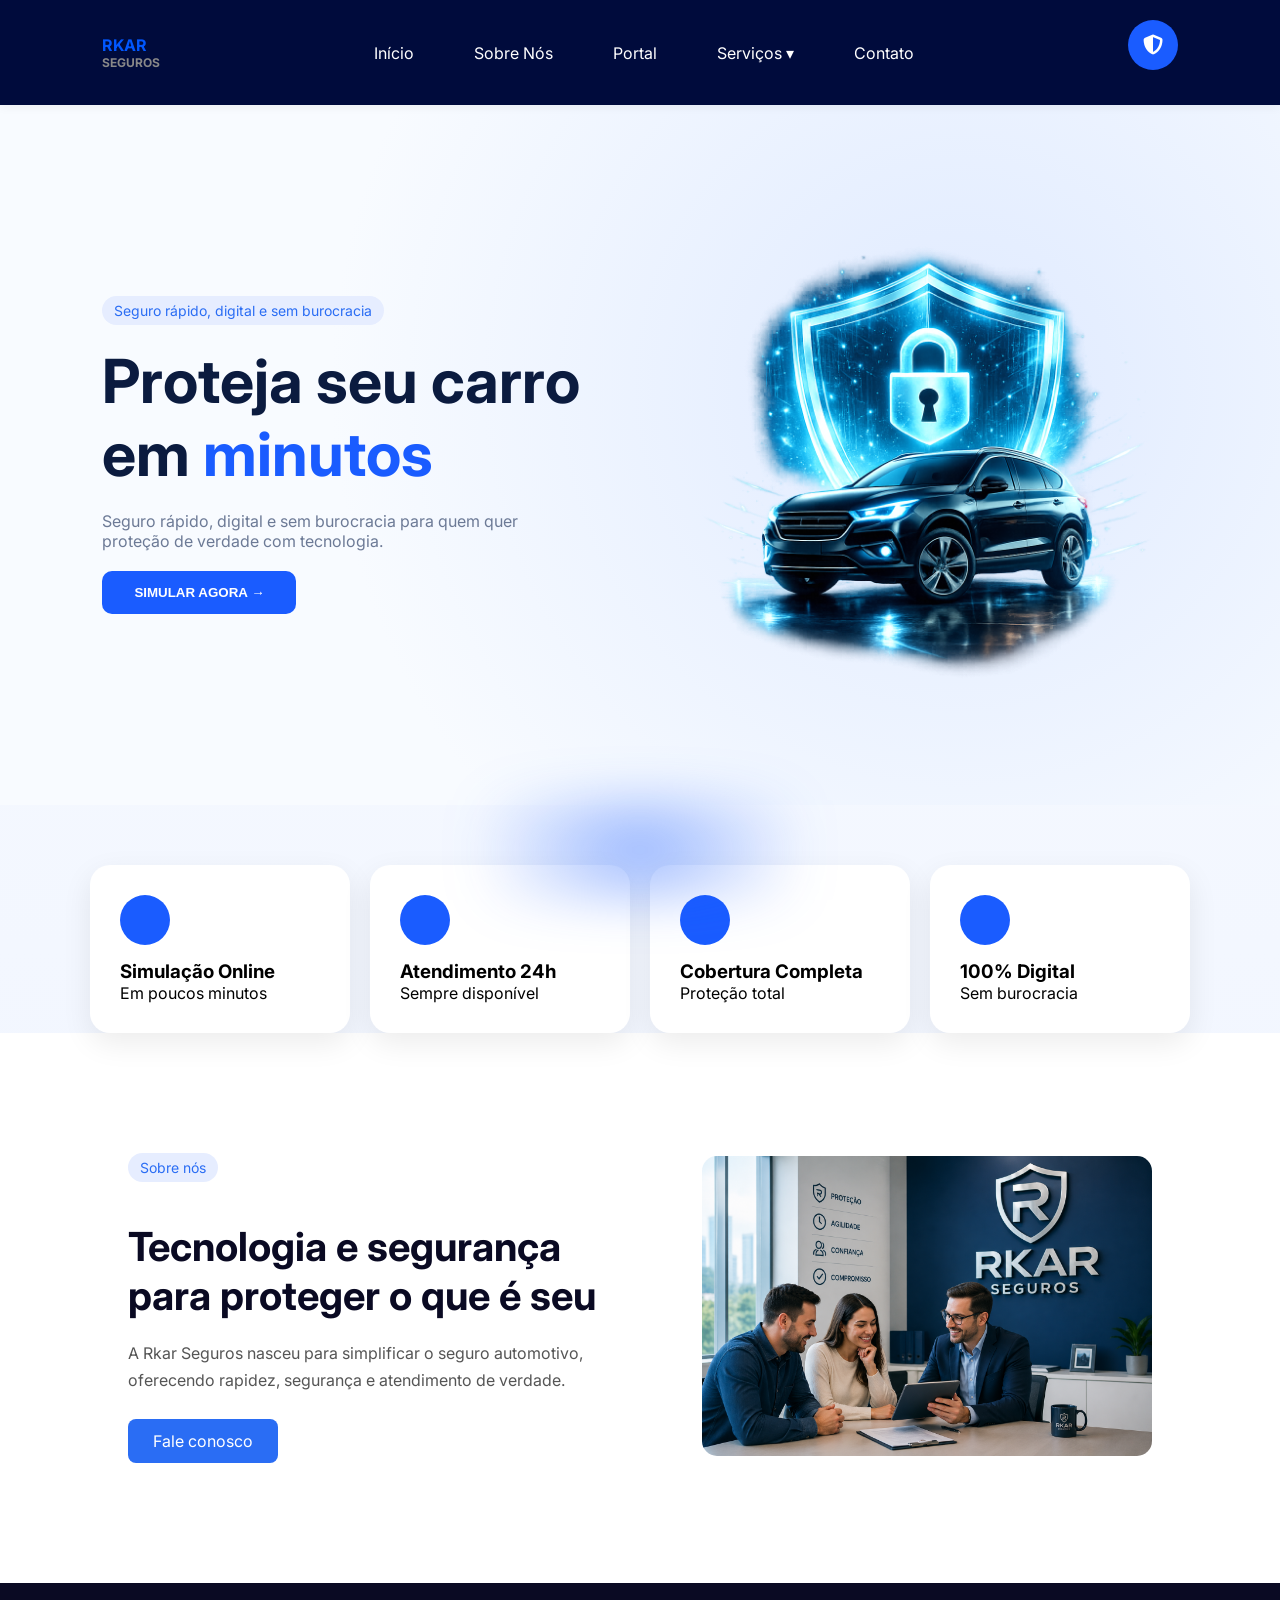
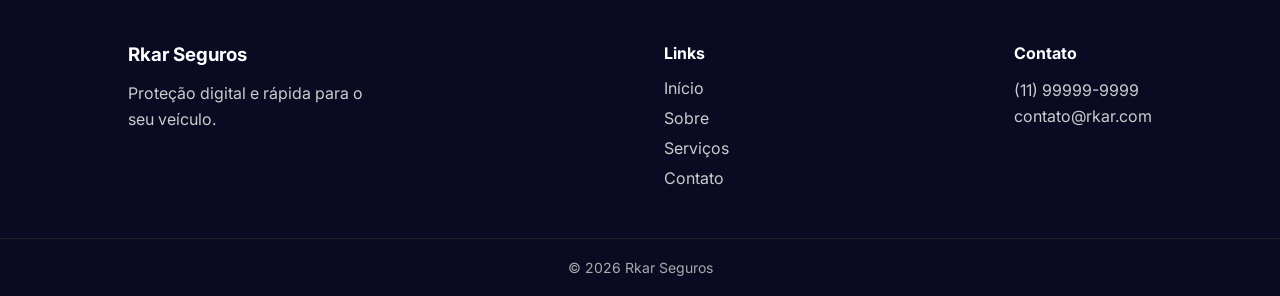
==== commit cf1debcc: ""feat: adicionar menu dropdown de serviços com animação e correção de clique"" ====
--- a/index.html
+++ b/index.html
@@ -23,10 +23,19 @@
             <li><a href="#">Início</a></li>
             <li><a href="#">Sobre Nós</a></li>
             <li><a href="#">Portal</a></li>
+            <li class="dropdown">
+            <a href="#" id="menu-servicos">Serviços ▾</a>
+                <ul class="submenu" id="submenu">
+                    <li><a href="#"><i class="fas fa-car"></i> Seguro Auto</a></li>
+<li><a href="#"><i class="fas fa-heart"></i> Seguro de Vida</a></li>
+<li><a href="#"><i class="fas fa-home"></i> Residencial</a></li>
+<li><a href="#"><i class="fas fa-building"></i> Empresarial</a></li>
+  </ul>
+</li>
             <li><a href="#">Contato</a></li>
         </ul>
     </nav>
-
+    
     <div class="icone">
         <i class="fas fa-shield-alt"></i>
     </div>
@@ -141,5 +150,6 @@
   </div>
 </footer>
 
+<script src="Script.js"></script>
 </body>
 </html>
--- a/styles.css
+++ b/styles.css
@@ -80,6 +80,7 @@
 nav a:hover {
   color: #000000;
 }
+
 
 .icone {
     width: 50px;
@@ -161,7 +162,7 @@
 /* IMAGEM + GLOW */
 .hero-imagem {
     width: 650px;
-  transform: scale(1.1);
+  
 }
 
 /* EFEITO LUZ EMBAIXO */
@@ -322,4 +323,54 @@
   color: #aaa;
 }
 
-
+.submenu {
+  position: absolute;
+  top: 60px;
+  left: 50%;
+  transform: translateX(-50%) translateY(10px);
+
+  background: white;
+  border-radius: 12px;
+  padding: 10px 0;
+  min-width: 220px;
+
+  display: flex;
+  flex-direction: column;
+
+  opacity: 0;
+  pointer-events: none;
+
+  box-shadow: 0 15px 40px rgba(0,0,0,0.15);
+  transition: all 0.25s ease;
+  z-index: 999;
+}
+
+.submenu.ativo {
+  opacity: 1;
+  transform: translateX(-50%) translateY(0);
+  pointer-events: auto;
+}
+
+.submenu li {
+  width: 100%;
+}
+
+.submenu li a {
+  display: flex;
+  align-items: center;
+  gap: 10;
+  width: 100%;
+  padding: 12px 18px;
+
+  text-decoration: none;
+  color: #0b1b3f;
+}
+.submenu li a:hover {
+  background: #f0f4ff;
+  color: #1a5cff;
+  padding-left: 22px;
+}
+
+nav ul li {
+  position: relative;
+}
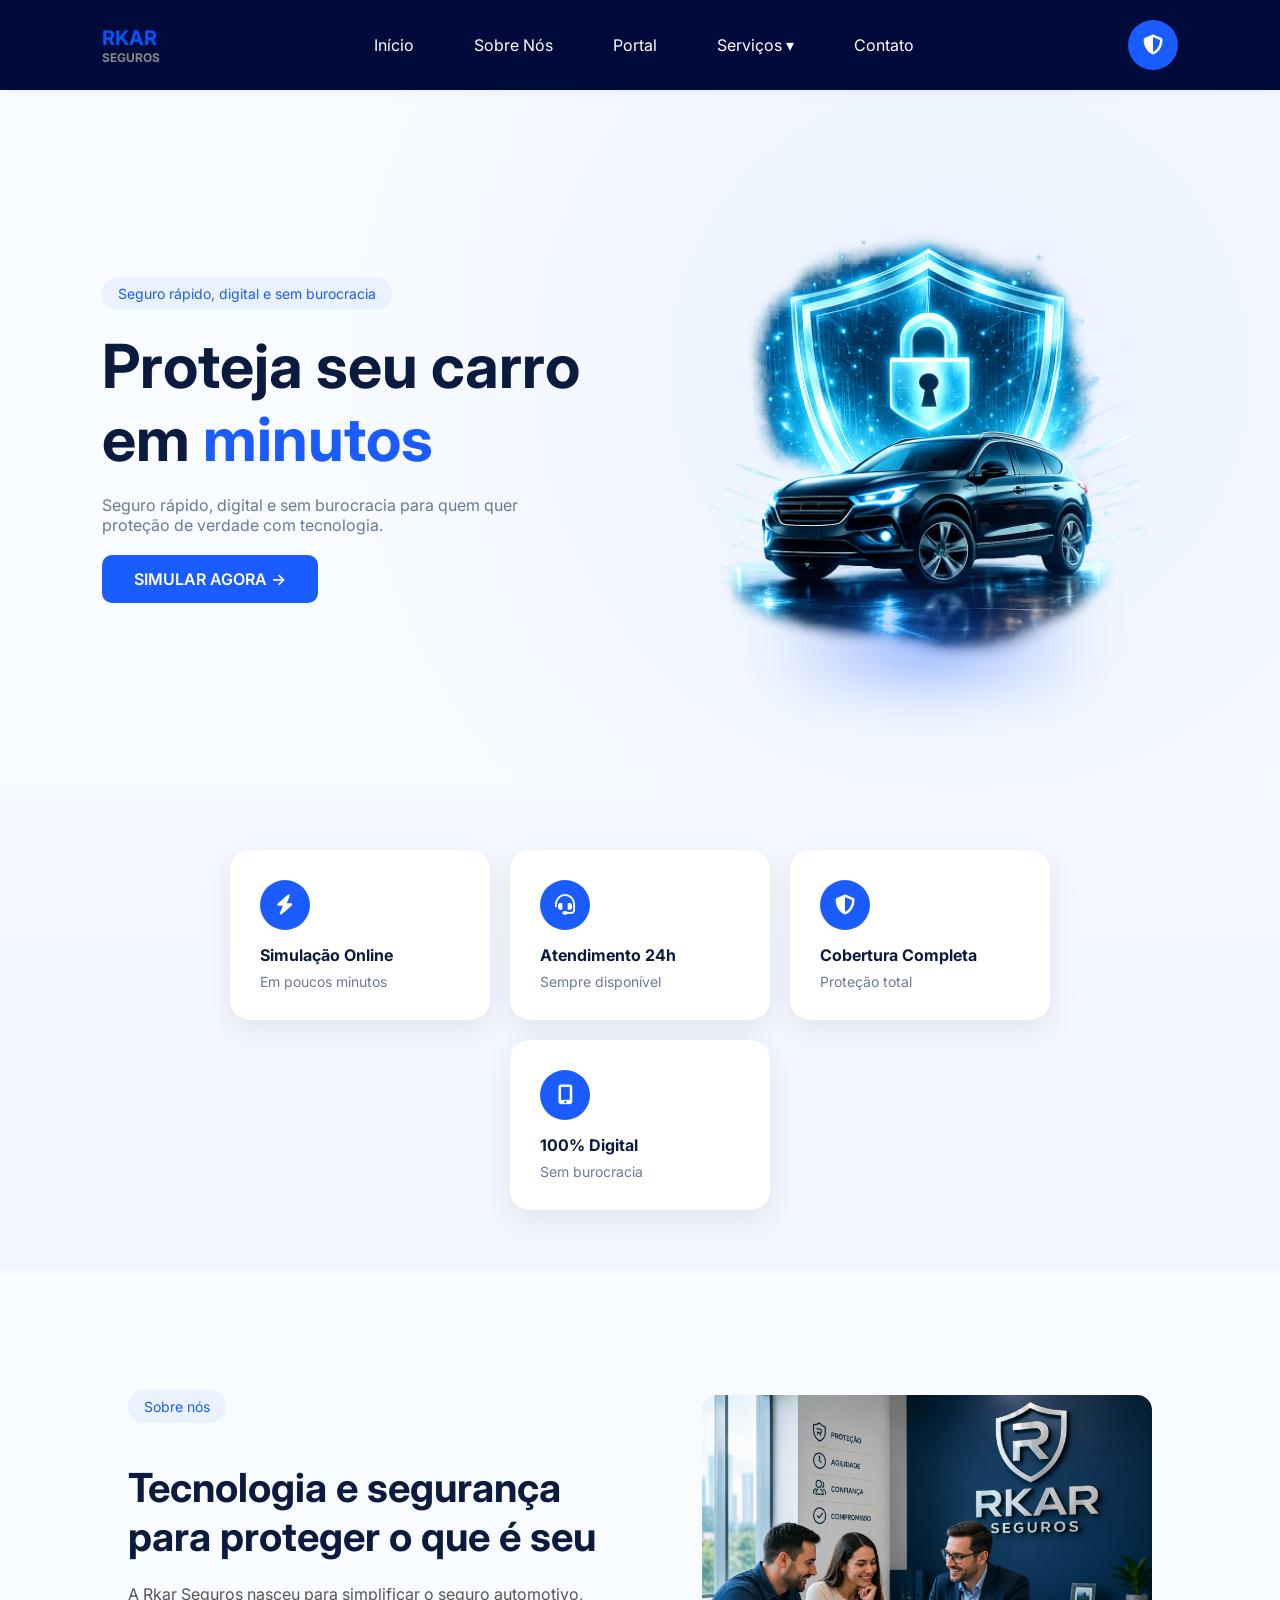
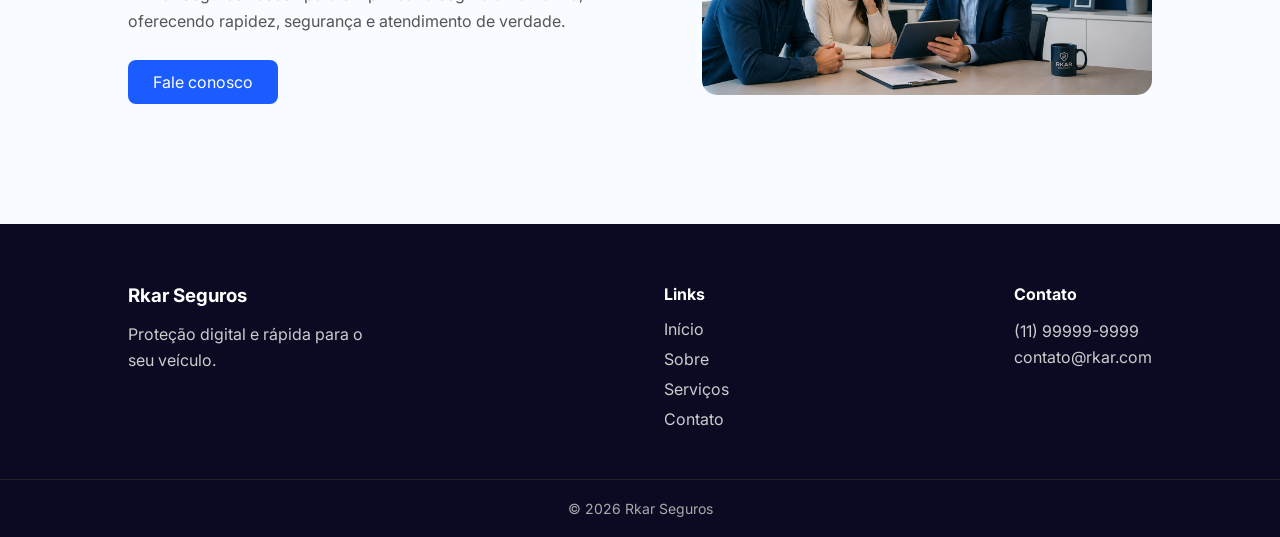
==== commit c353da22: "feat: cria sistema de cotação de seguros git commit -m "feat: cria sistema de cotação de seguros" -m" ====
--- a/index.html
+++ b/index.html
@@ -1,155 +1,170 @@
+
+
 <!DOCTYPE html>
 <html lang="pt-br">
 <head>
-<meta charset="UTF-8">
-<meta name="viewport" content="width=device-width, initial-scale=1.0">
-
-<title>Rkar Seguros</title>
-
-<link rel="stylesheet" href="styles.css">
-<link href="https://fonts.googleapis.com/css2?family=Inter:wght@400;600;700&display=swap" rel="stylesheet">
-<link rel="stylesheet" href="https://cdnjs.cloudflare.com/ajax/libs/font-awesome/6.5.0/css/all.min.css">
+    <meta charset="UTF-8">
+    <meta name="viewport" content="width=device-width, initial-scale=1.0">
+    <title>Rkar Seguros</title>
+    <link rel="stylesheet" href="styles.css">
+    <link href="https://fonts.googleapis.com/css2?family=Inter:wght@400;600;700&display=swap" rel="stylesheet">
+    <link rel="stylesheet" href="https://cdnjs.cloudflare.com/ajax/libs/font-awesome/6.5.0/css/all.min.css">
 </head>
-
+ 
 <body>
-
+ 
 <header>
     <div class="logo">
         RKAR <span>SEGUROS</span>
     </div>
-
+ 
     <nav>
         <ul>
             <li><a href="#">Início</a></li>
             <li><a href="#">Sobre Nós</a></li>
             <li><a href="#">Portal</a></li>
             <li class="dropdown">
-            <a href="#" id="menu-servicos">Serviços ▾</a>
+                <!-- corrigido: adicionado id para o JS funcionar -->
+                <a href="#" id="menu-servicos">Serviços ▾</a>
                 <ul class="submenu" id="submenu">
                     <li><a href="#"><i class="fas fa-car"></i> Seguro Auto</a></li>
-<li><a href="#"><i class="fas fa-heart"></i> Seguro de Vida</a></li>
-<li><a href="#"><i class="fas fa-home"></i> Residencial</a></li>
-<li><a href="#"><i class="fas fa-building"></i> Empresarial</a></li>
-  </ul>
-</li>
+                    <li><a href="#"><i class="fas fa-heart"></i> Seguro de Vida</a></li>
+                    <li><a href="#"><i class="fas fa-home"></i> Residencial</a></li>
+                    <li><a href="#"><i class="fas fa-building"></i> Empresarial</a></li>
+                </ul>
+            </li>
             <li><a href="#">Contato</a></li>
         </ul>
     </nav>
-    
-    <div class="icone">
+ 
+    <!-- corrigido: classe renomeada para icone-header (evita conflito com .icone dos cards) -->
+    <div class="icone-header">
         <i class="fas fa-shield-alt"></i>
     </div>
 </header>
-
+ 
 <main>
-
-<section id="inicio">
-  <div class="hero">
-
-    <div class="hero-texto">
-      <div class="tag">Seguro rápido, digital e sem burocracia</div>
-
-      <h1>
-        Proteja seu carro <br>
-        em <span>minutos</span>
-      </h1>
-
-      <p>
-        Seguro rápido, digital e sem burocracia para quem quer proteção de verdade com tecnologia.
-      </p>
-
-      <button class="botao">SIMULAR AGORA →</button>
+ 
+    <!-- HERO -->
+    <section id="inicio">
+        <div class="hero">
+ 
+            <div class="hero-texto">
+                <div class="tag">Seguro rápido, digital e sem burocracia</div>
+ 
+                <h1>
+                    Proteja seu carro <br>
+                    em <span>minutos</span>
+                </h1>
+ 
+                <p>
+                    Seguro rápido, digital e sem burocracia para quem quer proteção de verdade com tecnologia.
+                </p>
+ 
+                <a href="cotacao.html" class="btn-simular">SIMULAR AGORA →</a>
+            </div>
+ 
+            <div class="hero-imagem">
+                <img src="hero.png" alt="Seguro de carro">
+            </div>
+ 
+        </div>
+    </section>
+ 
+    <!-- CARDS — corrigido: ícones adicionados dentro de cada .icone -->
+    <section class="cards">
+        <div class="card">
+            <div class="icone">
+                <i class="fas fa-bolt"></i>
+            </div>
+            <h3>Simulação Online</h3>
+            <p>Em poucos minutos</p>
+        </div>
+ 
+        <div class="card">
+            <div class="icone">
+                <i class="fas fa-headset"></i>
+            </div>
+            <h3>Atendimento 24h</h3>
+            <p>Sempre disponível</p>
+        </div>
+ 
+        <div class="card">
+            <div class="icone">
+                <i class="fas fa-shield-alt"></i>
+            </div>
+            <h3>Cobertura Completa</h3>
+            <p>Proteção total</p>
+        </div>
+ 
+        <div class="card">
+            <div class="icone">
+                <i class="fas fa-mobile-alt"></i>
+            </div>
+            <h3>100% Digital</h3>
+            <p>Sem burocracia</p>
+        </div>
+    </section>
+ 
+    <!-- SOBRE -->
+    <section class="sobre">
+        <div class="sobre-container">
+ 
+            <div class="sobre-texto">
+                <span class="tag">Sobre nós</span>
+ 
+                <h2>Tecnologia e segurança para proteger o que é seu</h2>
+ 
+                <p>
+                    A Rkar Seguros nasceu para simplificar o seguro automotivo,
+                    oferecendo rapidez, segurança e atendimento de verdade.
+                </p>
+ 
+                <a href="#" class="btn-sobre">Fale conosco</a>
+            </div>
+ 
+            <div class="sobre-imagem">
+                <img src="sobre.png" alt="Sobre a Rkar Seguros">
+            </div>
+ 
+        </div>
+    </section>
+ 
+</main>
+ 
+<!-- FOOTER -->
+<footer class="footer">
+    <div class="footer-container">
+ 
+        <div class="footer-col">
+            <h3>Rkar Seguros</h3>
+            <p>Proteção digital e rápida para o seu veículo.</p>
+        </div>
+ 
+        <div class="footer-col">
+            <h4>Links</h4>
+            <ul>
+                <li><a href="#">Início</a></li>
+                <li><a href="#">Sobre</a></li>
+                <li><a href="#">Serviços</a></li>
+                <li><a href="#">Contato</a></li>
+            </ul>
+        </div>
+ 
+        <div class="footer-col">
+            <h4>Contato</h4>
+            <p>(11) 99999-9999</p>
+            <p>contato@rkar.com</p>
+        </div>
+ 
     </div>
-
-    <div class="hero-imagem">
-      <img src="hero.png" alt="Seguro de carro">
+ 
+    <div class="footer-bottom">
+        <p>© 2026 Rkar Seguros</p>
     </div>
-
-  </div>
-</section>
-
-<section class="cards">
-  <div class="card">
-    <div class="icone"></div>
-    <h3>Simulação Online</h3>
-    <p>Em poucos minutos</p>
-  </div>
-
-  <div class="card">
-    <div class="icone"></div>
-    <h3>Atendimento 24h</h3>
-    <p>Sempre disponível</p>
-  </div>
-
-  <div class="card">
-    <div class="icone"></div>
-    <h3>Cobertura Completa</h3>
-    <p>Proteção total</p>
-  </div>
-
-  <div class="card">
-    <div class="icone"></div>
-    <h3>100% Digital</h3>
-    <p>Sem burocracia</p>
-  </div>
-</section>
-
-<section class="sobre">
-  <div class="sobre-container">
-
-    <div class="sobre-texto">
-      <span class="tag">Sobre nós</span>
-
-      <h2>Tecnologia e segurança para proteger o que é seu</h2>
-
-      <p>
-        A Rkar Seguros nasceu para simplificar o seguro automotivo,
-        oferecendo rapidez, segurança e atendimento de verdade.
-      </p>
-
-      <a href="#" class="btn-sobre">Fale conosco</a>
-    </div>
-
-    <div class="sobre-imagem">
-      <img src="sobre.png" alt="">
-    </div>
-
-  </div>
-</section>
-
-</main>
-
-<footer class="footer">
-  <div class="footer-container">
-
-    <div class="footer-col">
-      <h3>Rkar Seguros</h3>
-      <p>Proteção digital e rápida para o seu veículo.</p>
-    </div>
-
-    <div class="footer-col">
-      <h4>Links</h4>
-      <ul>
-        <li><a href="#">Início</a></li>
-        <li><a href="#">Sobre</a></li>
-        <li><a href="#">Serviços</a></li>
-        <li><a href="#">Contato</a></li>
-      </ul>
-    </div>
-
-    <div class="footer-col">
-      <h4>Contato</h4>
-      <p>(11) 99999-9999</p>
-      <p>contato@rkar.com</p>
-    </div>
-
-  </div>
-
-  <div class="footer-bottom">
-    <p>© 2026 Rkar Seguros</p>
-  </div>
 </footer>
-
+ 
 <script src="Script.js"></script>
 </body>
-</html>+</html>
+ 
--- a/styles.css
+++ b/styles.css
@@ -1,26 +1,15 @@
+/* ===========================
+   RKAR SEGUROS — styles.css
+   =========================== */
+
 /* RESET */
-/* RESPONSIVO */
-@media (max-width: 768px) {
-    nav {
-        display: none; /* depois você pode fazer menu hambúrguer */
-    
-}
-    .hero {
-        flex-direction: column;
-        text-align: center;
-    }
-
-    .hero-imagem {
-        width: 100%;
-        margin-top: 20px;
-    }
-
-    .cards {
-        flex-direction: column;
-        align-items: center;
-    }
-}
-
+* {
+    margin: 0;
+    padding: 0;
+    box-sizing: border-box;
+}
+
+/* VARIÁVEIS */
 :root {
     --cor-primaria: #1a5cff;
     --cor-secundaria: #eaf2ff;
@@ -28,33 +17,32 @@
     --cor-fundo: #f8fbff;
 }
 
-* {
-    margin: 0;
-    padding: 0;
-    box-sizing: border-box;
-}
-
-
-
+/* BODY */
 body {
     font-family: 'Inter', sans-serif;
     background: linear-gradient(180deg, #f8fbff, #eef3ff);
 }
 
-/* HEADER */
+/* ===========================
+   HEADER
+   =========================== */
 header {
     display: flex;
     justify-content: space-between;
     align-items: center;
     padding: 20px 8%;
-    background: white;
-    box-shadow: 0 2px 10px rgba(0,0,0,0.05);
-      background: rgb(0, 11, 60);
+    background: rgb(0, 11, 60); /* removido o background:white duplicado */
+    box-shadow: 0 2px 10px rgba(0, 0, 0, 0.05);
     backdrop-filter: blur(10px);
-}
-
+    position: sticky;
+    top: 0;
+    z-index: 100;
+}
+
+/* LOGO */
 .logo {
     font-weight: 700;
+    font-size: 20px;
     color: #0057FF;
 }
 
@@ -64,28 +52,33 @@
     color: #888;
 }
 
+/* NAV */
 nav ul {
     display: flex;
     gap: 30px;
     list-style: none;
 }
 
+nav ul li {
+    position: relative;
+}
+
 nav a {
-  color: white;
-  text-decoration: none;
-  margin: 0 15px;
-  transition: 0.3s;
+    color: white;
+    text-decoration: none;
+    margin: 0 15px;
+    transition: 0.3s;
 }
 
 nav a:hover {
-  color: #000000;
-}
-
-
-.icone {
+    color: #f0c040; /* corrigido: era #000000, ficava invisível no fundo escuro */
+}
+
+/* ÍCONE DO HEADER */
+.icone-header {
     width: 50px;
     height: 50px;
-    background: #1a5cff;
+    background: var(--cor-primaria);
     border-radius: 50%;
     display: flex;
     align-items: center;
@@ -93,10 +86,59 @@
     color: white;
     font-size: 20px;
 }
-/* HERO FUNDO COM LUZ */
+
+/* SUBMENU */
+.submenu {
+    position: absolute;
+    top: 60px;
+    left: 50%;
+    transform: translateX(-50%) translateY(10px);
+    background: white;
+    border-radius: 12px;
+    padding: 10px 0;
+    min-width: 220px;
+    display: flex;
+    flex-direction: column;
+    opacity: 0;
+    pointer-events: none;
+    box-shadow: 0 15px 40px rgba(0, 0, 0, 0.15);
+    transition: all 0.25s ease;
+    z-index: 999;
+}
+
+.submenu.ativo {
+    opacity: 1;
+    transform: translateX(-50%) translateY(0);
+    pointer-events: auto;
+}
+
+.submenu li {
+    width: 100%;
+}
+
+.submenu li a {
+    display: flex;
+    align-items: center;
+    gap: 10px; /* corrigido: era gap:10 sem unidade */
+    width: 100%;
+    padding: 12px 18px;
+    text-decoration: none;
+    color: #0b1b3f;
+    margin: 0; /* reseta o margin herdado do nav a */
+}
+
+.submenu li a:hover {
+    background: #f0f4ff;
+    color: #1a5cff;
+    padding-left: 22px;
+}
+
+/* ===========================
+   HERO
+   =========================== */
 #inicio {
     padding: 100px 8%;
-    background: radial-gradient(circle at 75% 40%, #dfeaff, #f8fbff 60%);
+    background: radial-gradient(circle at 75% 40%, var(--cor-secundaria), var(--cor-fundo) 60%);
 }
 
 .hero {
@@ -106,9 +148,10 @@
     gap: 40px;
 }
 
-/* IMPORTANTE */
 .hero-imagem {
+    width: 500px;
     max-width: 500px;
+    position: relative; /* necessário para o ::after funcionar */
 }
 
 .hero-imagem img {
@@ -117,55 +160,7 @@
     display: block;
 }
 
-/* TEXTO */
-.tag {
-    background: #eaf2ff;
-    color: #1a5cff;
-    padding: 8px 16px;
-    border-radius: 20px;
-    font-size: 14px;
-    margin-bottom: 20px;
-    display: inline-block;
-}
-
-.hero-texto h1 {
-    font-size: clamp(2rem, 5vw, 3.8rem);
-    color: #0b1b3f;
-    line-height: 1.2;
-}
-
-.hero-texto span {
-    color: #1a5cff;
-}
-
-.hero-texto p {
-    color: #6c7a96;
-    margin: 20px 0;
-    max-width: 450px;
-}
-
-/* BOTÃO */
-.botao {
-    background: #1a5cff;
-    color: white;
-    padding: 14px 32px;
-    border-radius: 10px;
-    border: none;
-    cursor: pointer;
-    font-weight: 600;
-}
-
-.botao:hover {
-    box-shadow: 0 10px 25px rgba(26,92,255,0.4);
-}
-
-/* IMAGEM + GLOW */
-.hero-imagem {
-    width: 650px;
-  
-}
-
-/* EFEITO LUZ EMBAIXO */
+/* EFEITO LUZ EMBAIXO DA IMAGEM */
 .hero-imagem::after {
     content: "";
     position: absolute;
@@ -174,17 +169,92 @@
     transform: translateX(-50%);
     width: 320px;
     height: 100px;
-    background: radial-gradient(circle, rgba(26,92,255,0.4), transparent);
+    background: radial-gradient(circle, rgba(26, 92, 255, 0.4), transparent);
     filter: blur(25px);
 }
 
-/* CARDS */
+/* TAG */
+.tag {
+    background: var(--cor-secundaria);
+    color: var(--cor-primaria);
+    padding: 8px 16px;
+    border-radius: 20px;
+    font-size: 14px;
+    margin-bottom: 20px;
+    display: inline-block;
+}
+
+/* TEXTO DO HERO */
+.hero-texto h1 {
+    font-size: clamp(2rem, 5vw, 3.8rem);
+    color: var(--cor-texto);
+    line-height: 1.2;
+}
+
+.hero-texto span {
+    color: var(--cor-primaria);
+}
+
+.hero-texto p {
+    color: #6c7a96;
+    margin: 20px 0;
+    max-width: 450px;
+}
+
+/* BOTÕES */
+.botao {
+    background: var(--cor-primaria);
+    color: white;
+    padding: 14px 32px;
+    border-radius: 10px;
+    border: none;
+    cursor: pointer;
+    font-weight: 600;
+}
+
+.botao:hover {
+    box-shadow: 0 10px 25px rgba(26, 92, 255, 0.4);
+}
+
+.btn-simular {
+    display: inline-block;
+    padding: 14px 32px;
+    background: var(--cor-primaria);
+    color: white;
+    border-radius: 10px;
+    text-decoration: none;
+    font-weight: 600;
+    transition: 0.3s;
+}
+
+.btn-simular:hover {
+    box-shadow: 0 10px 25px rgba(26, 92, 255, 0.4);
+}
+
+.btn-sobre {
+    display: inline-block;
+    padding: 12px 25px;
+    background: var(--cor-primaria);
+    color: white;
+    border-radius: 8px;
+    text-decoration: none;
+    transition: 0.3s;
+}
+
+.btn-sobre:hover {
+    background: #0040cc;
+}
+
+/* ===========================
+   CARDS
+   =========================== */
 .cards {
     display: flex;
     justify-content: center;
     gap: 20px;
     margin-top: 60px;
     flex-wrap: wrap;
+    padding: 0 8% 60px;
 }
 
 .card {
@@ -192,7 +262,7 @@
     padding: 30px;
     border-radius: 20px;
     width: 260px;
-    box-shadow: 0 10px 30px rgba(0,0,0,0.08);
+    box-shadow: 0 10px 30px rgba(0, 0, 0, 0.08);
     transition: 0.3s;
 }
 
@@ -200,177 +270,161 @@
     transform: translateY(-10px) scale(1.02);
 }
 
-/* ICONE */
-.icone {
+/* ÍCONE DOS CARDS — definição única e correta */
+.card .icone {
     width: 50px;
     height: 50px;
-    background: #1a5cff;
+    background: var(--cor-primaria);
     border-radius: 50%;
+    display: flex;
+    align-items: center;
+    justify-content: center;
+    color: white;
+    font-size: 20px;
     margin-bottom: 15px;
 }
 
-
-
+.card h3 {
+    font-size: 16px;
+    color: var(--cor-texto);
+    margin-bottom: 8px;
+}
+
+.card p {
+    color: #6c7a96;
+    font-size: 14px;
+}
+
+/* ===========================
+   SOBRE
+   =========================== */
 .sobre {
-  padding: 120px 10%;
-  background-color: #ffffff;
+    padding: 120px 10%;
+    background-color: var(--cor-fundo);
 }
 
 .sobre-container {
-  display: flex;
-  align-items: center;
-  justify-content: space-between;
-  gap: 60px;
+    display: flex;
+    align-items: center;
+    justify-content: space-between;
+    gap: 60px;
 }
 
 .sobre-texto {
-  max-width: 500px;
-}
-
-.tag {
-  background: #e6edff;
-  color: #2a6df4;
-  padding: 6px 12px;
-  border-radius: 20px;
-  font-size: 14px;
+    max-width: 500px;
 }
 
 .sobre-texto h2 {
-  font-size: 40px;
-  margin: 20px 0;
-  color: #0a0a23;
+    font-size: 40px;
+    margin: 20px 0;
+    color: var(--cor-texto);
 }
 
 .sobre-texto p {
-  color: #555;
-  line-height: 1.7;
-  margin-bottom: 25px;
-}
-
-.btn-sobre {
-  display: inline-block;
-  padding: 12px 25px;
-  background: #2a6df4;
-  color: white;
-  border-radius: 8px;
-  text-decoration: none;
-  transition: 0.3s;
-}
-
-.btn-sobre:hover {
-  background: #1d4ed8;
+    color: #555;
+    line-height: 1.7;
+    margin-bottom: 25px;
 }
 
 .sobre-imagem img {
-  width: 450px;
-  border-radius: 15px;
-}
-
+    width: 450px;
+    border-radius: 15px;
+}
+
+/* ===========================
+   FOOTER
+   =========================== */
 .footer {
-  background-color: #0a0a23;
-  color: white;
-  padding-top: 60px;
+    background-color: #0a0a23;
+    color: white;
+    padding-top: 60px;
 }
 
 .footer-container {
-  display: flex;
-  justify-content: space-between;
-  padding: 0 10%;
-  flex-wrap: wrap;
-  gap: 40px;
+    display: flex;
+    justify-content: space-between;
+    padding: 0 10%;
+    flex-wrap: wrap;
+    gap: 40px;
 }
 
 .footer-col {
-  max-width: 250px;
+    max-width: 250px;
 }
 
 .footer-col h3,
 .footer-col h4 {
-  margin-bottom: 15px;
+    margin-bottom: 15px;
 }
 
 .footer-col p {
-  color: #ccc;
-  line-height: 1.6;
+    color: #ccc;
+    line-height: 1.6;
 }
 
 .footer-col ul {
-  list-style: none;
-  padding: 0;
+    list-style: none;
+    padding: 0;
 }
 
 .footer-col ul li {
-  margin-bottom: 10px;
+    margin-bottom: 10px;
 }
 
 .footer-col ul li a {
-  color: #ccc;
-  text-decoration: none;
-  transition: 0.3s;
-  
+    color: #ccc;
+    text-decoration: none;
+    transition: 0.3s;
 }
 
 .footer-col ul li a:hover {
-  color: #2a6df4;
+    color: #2a6df4;
 }
 
 .footer-bottom {
-  text-align: center;
-  padding: 20px;
-  border-top: 1px solid #222;
-  margin-top: 40px;
-  font-size: 14px;
-  color: #aaa;
-}
-
-.submenu {
-  position: absolute;
-  top: 60px;
-  left: 50%;
-  transform: translateX(-50%) translateY(10px);
-
-  background: white;
-  border-radius: 12px;
-  padding: 10px 0;
-  min-width: 220px;
-
-  display: flex;
-  flex-direction: column;
-
-  opacity: 0;
-  pointer-events: none;
-
-  box-shadow: 0 15px 40px rgba(0,0,0,0.15);
-  transition: all 0.25s ease;
-  z-index: 999;
-}
-
-.submenu.ativo {
-  opacity: 1;
-  transform: translateX(-50%) translateY(0);
-  pointer-events: auto;
-}
-
-.submenu li {
-  width: 100%;
-}
-
-.submenu li a {
-  display: flex;
-  align-items: center;
-  gap: 10;
-  width: 100%;
-  padding: 12px 18px;
-
-  text-decoration: none;
-  color: #0b1b3f;
-}
-.submenu li a:hover {
-  background: #f0f4ff;
-  color: #1a5cff;
-  padding-left: 22px;
-}
-
-nav ul li {
-  position: relative;
-}+    text-align: center;
+    padding: 20px;
+    border-top: 1px solid #222;
+    margin-top: 40px;
+    font-size: 14px;
+    color: #aaa;
+}
+
+/* ===========================
+   RESPONSIVO
+   =========================== */
+@media (max-width: 768px) {
+    nav {
+        display: none; /* depois você pode fazer menu hambúrguer */
+    }
+
+    .hero {
+        flex-direction: column;
+        text-align: center;
+    }
+
+    .hero-imagem {
+        width: 100%;
+        margin-top: 20px;
+    }
+
+    .cards {
+        flex-direction: column;
+        align-items: center;
+    }
+
+    .sobre-container {
+        flex-direction: column;
+        text-align: center;
+    }
+
+    .sobre-imagem img {
+        width: 100%;
+    }
+
+    .footer-container {
+        flex-direction: column;
+        align-items: center;
+        text-align: center;
+    }
+}
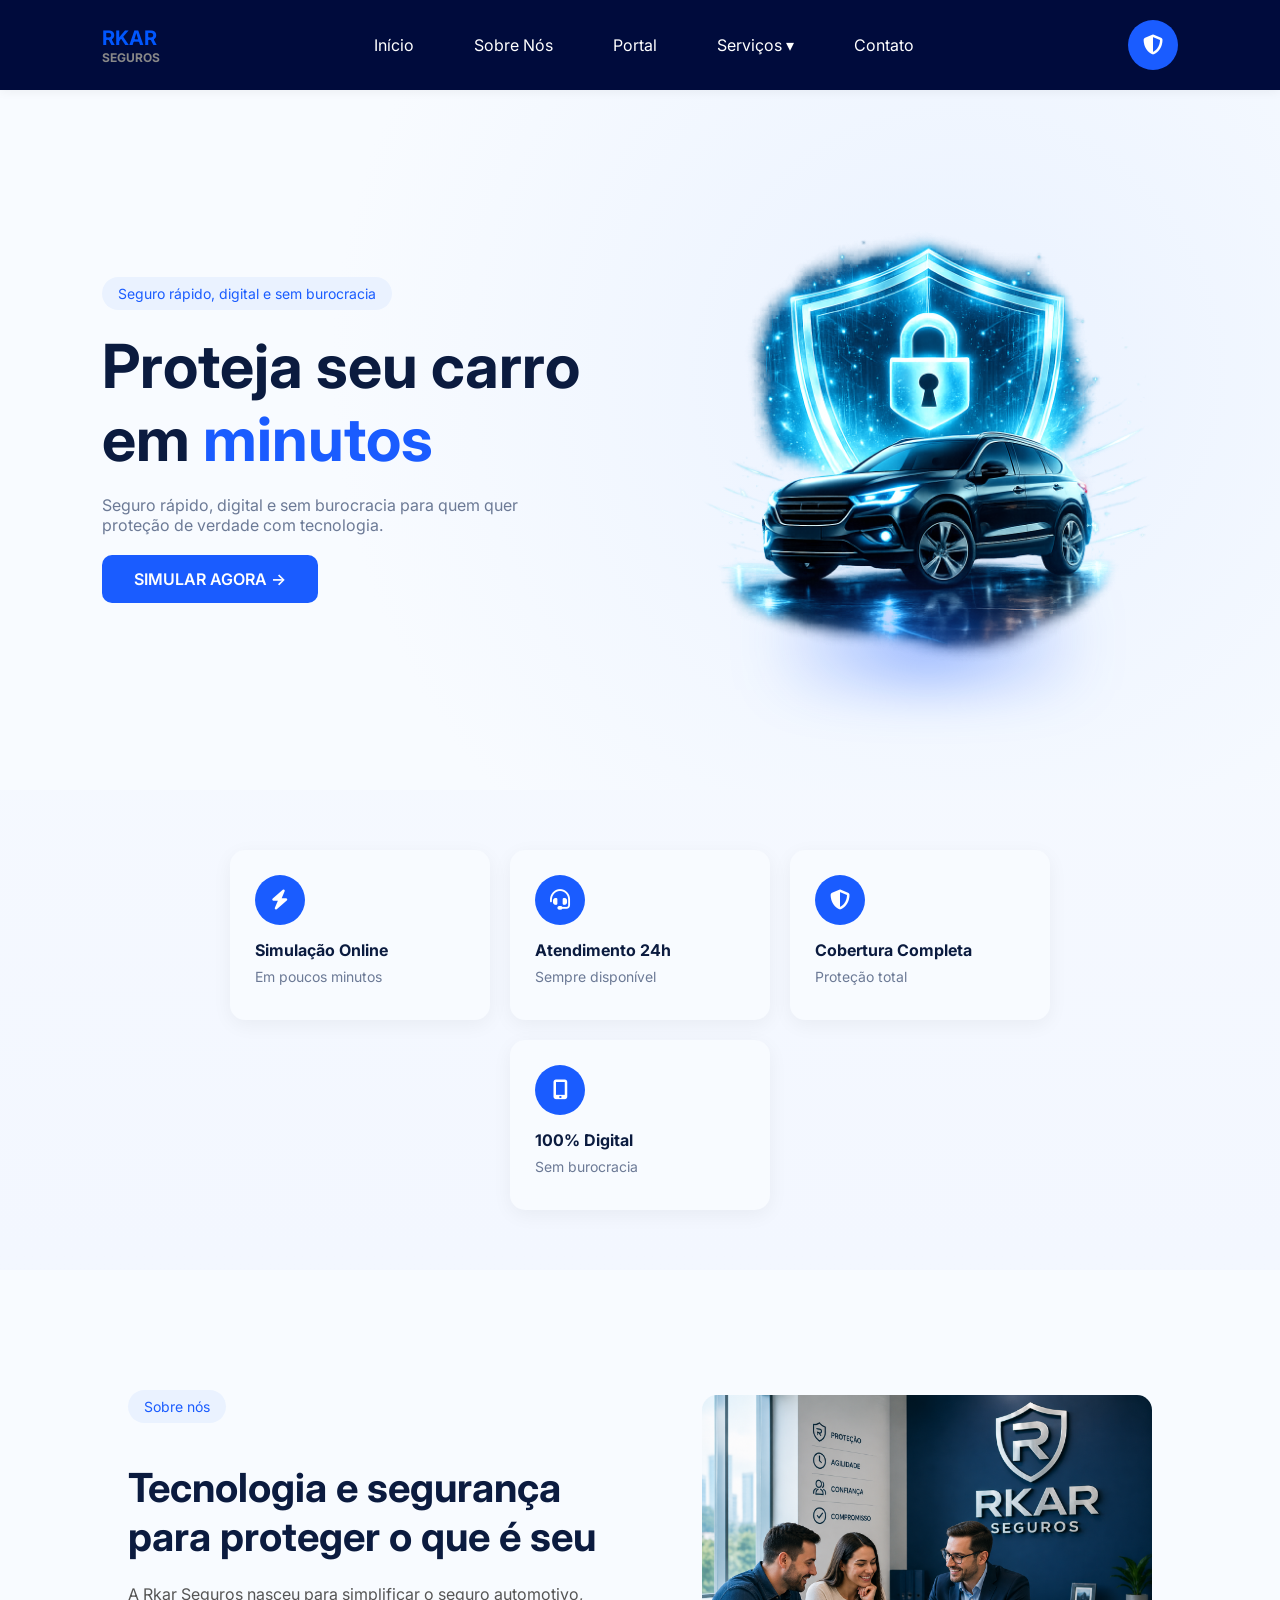
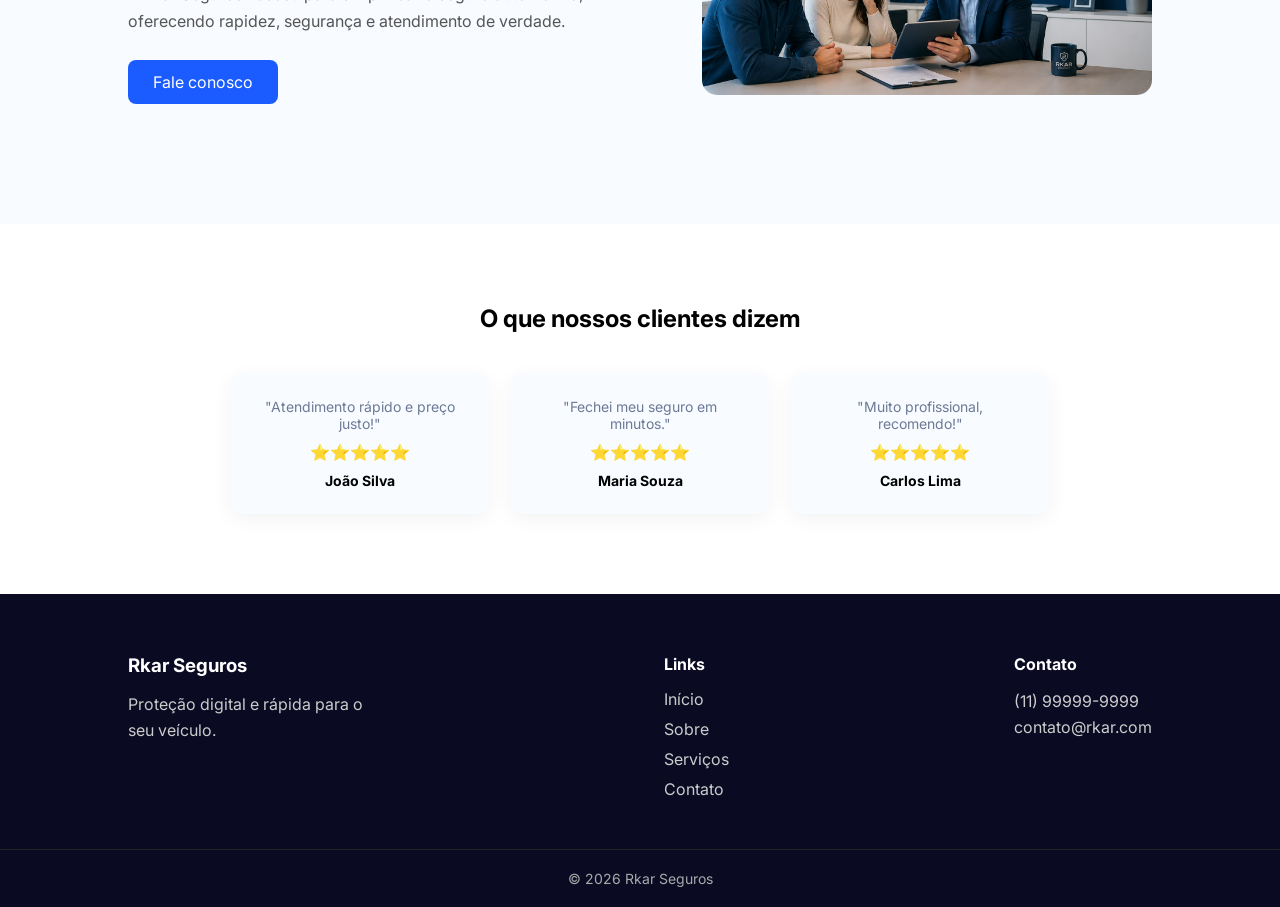
==== commit 0926fb9c: "feat - adicionado avaliações de cliente" ====
--- a/index.html
+++ b/index.html
@@ -129,6 +129,33 @@
  
         </div>
     </section>
+    <section class="avaliacoes">
+
+  <h2>O que nossos clientes dizem</h2>
+
+  <div class="cards-avaliacao">
+
+    <div class="card">
+      <p>"Atendimento rápido e preço justo!"</p>
+      <span>⭐⭐⭐⭐⭐</span>
+      <h4>João Silva</h4>
+    </div>
+
+    <div class="card">
+      <p>"Fechei meu seguro em minutos."</p>
+      <span>⭐⭐⭐⭐⭐</span>
+      <h4>Maria Souza</h4>
+    </div>
+
+    <div class="card">
+      <p>"Muito profissional, recomendo!"</p>
+      <span>⭐⭐⭐⭐⭐</span>
+      <h4>Carlos Lima</h4>
+    </div>
+
+  </div>
+
+</section>
  
 </main>
  
--- a/styles.css
+++ b/styles.css
@@ -428,3 +428,40 @@
         text-align: center;
     }
 }
+
+
+.avaliacoes {
+    padding: 80px 8%;
+    background: #fff;
+    text-align: center;
+}
+
+.cards-avaliacao {
+    display: flex;
+    gap: 20px;
+    margin-top: 40px;
+    flex-wrap: wrap;
+    justify-content: center;
+}
+
+.card {
+    background: #f8fbff;
+    padding: 25px;
+    border-radius: 15px;
+    max-width: 280px;
+    box-shadow: 0 5px 20px rgba(0,0,0,0.05);
+}
+
+.card p {
+    font-size: 14px;
+    margin-bottom: 10px;
+}
+
+.card span {
+    color: gold;
+}
+
+.card h4 {
+    margin-top: 10px;
+    font-size: 14px;
+}
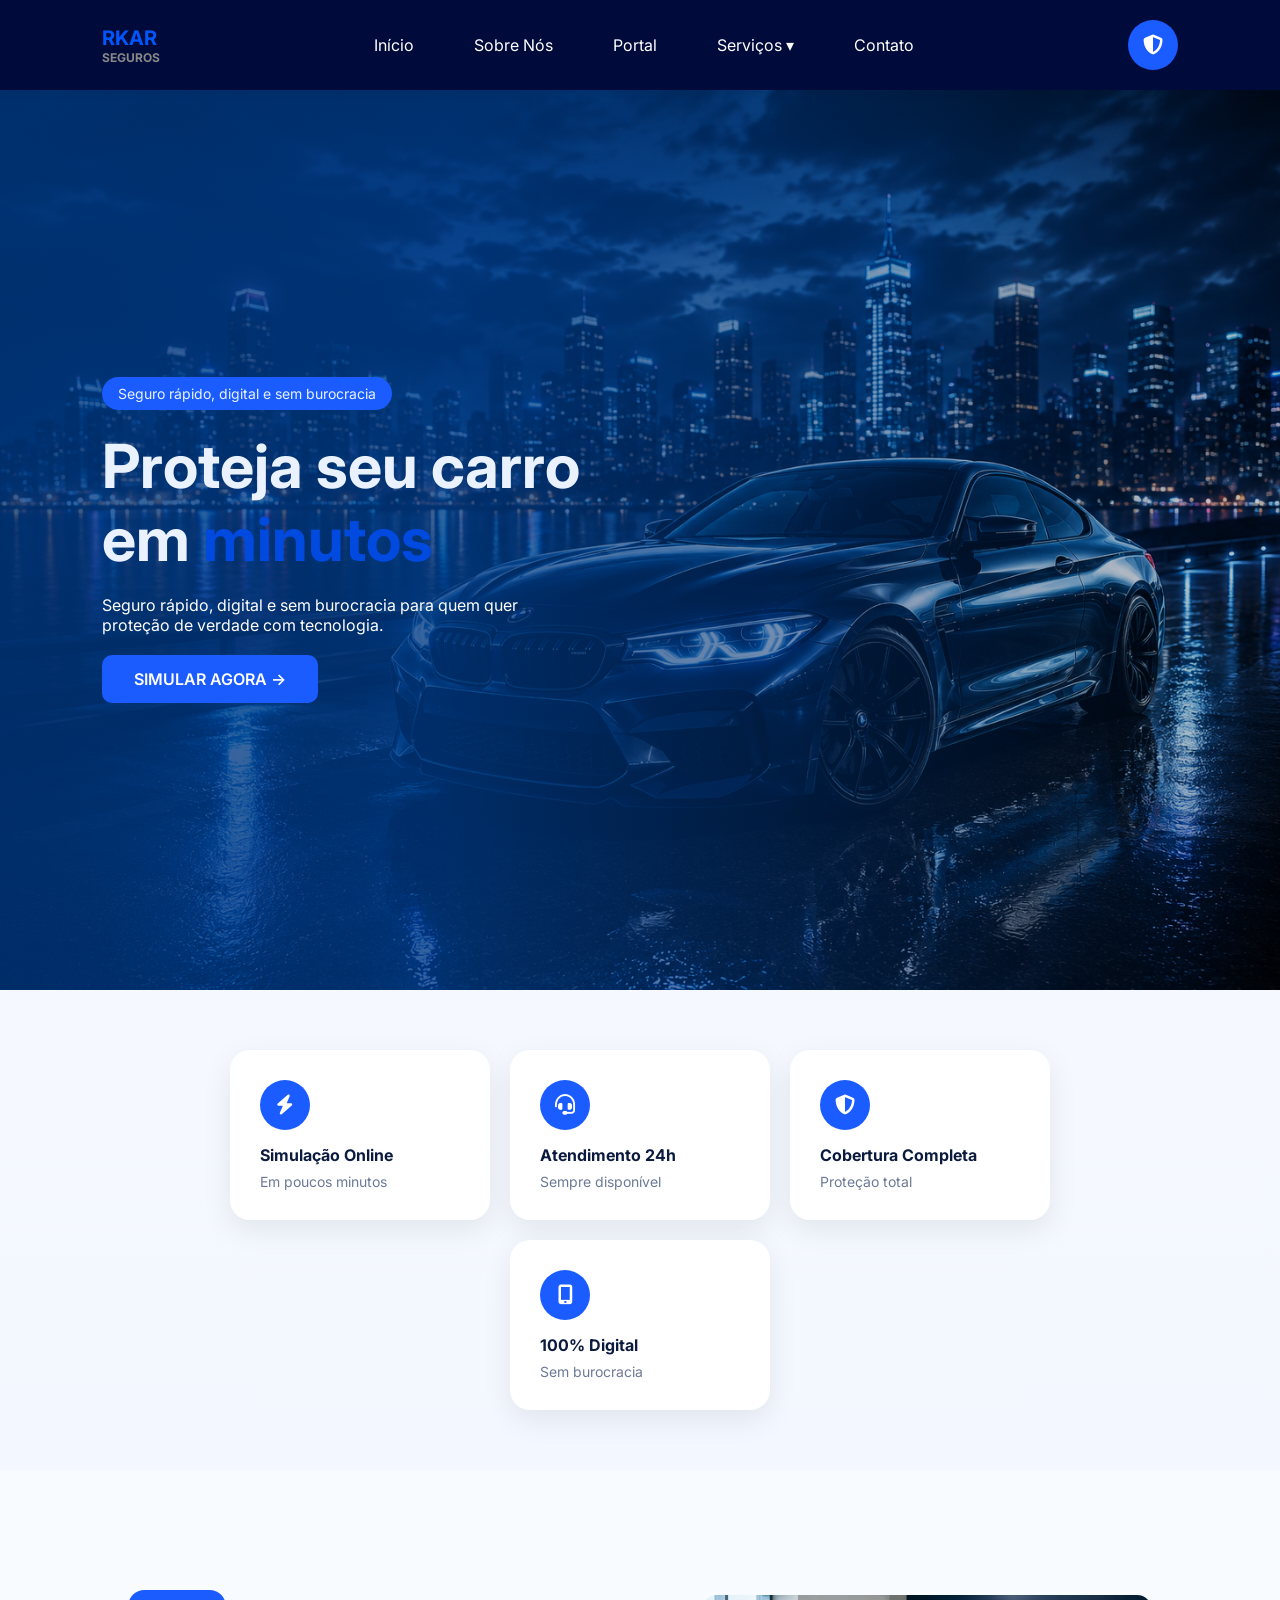
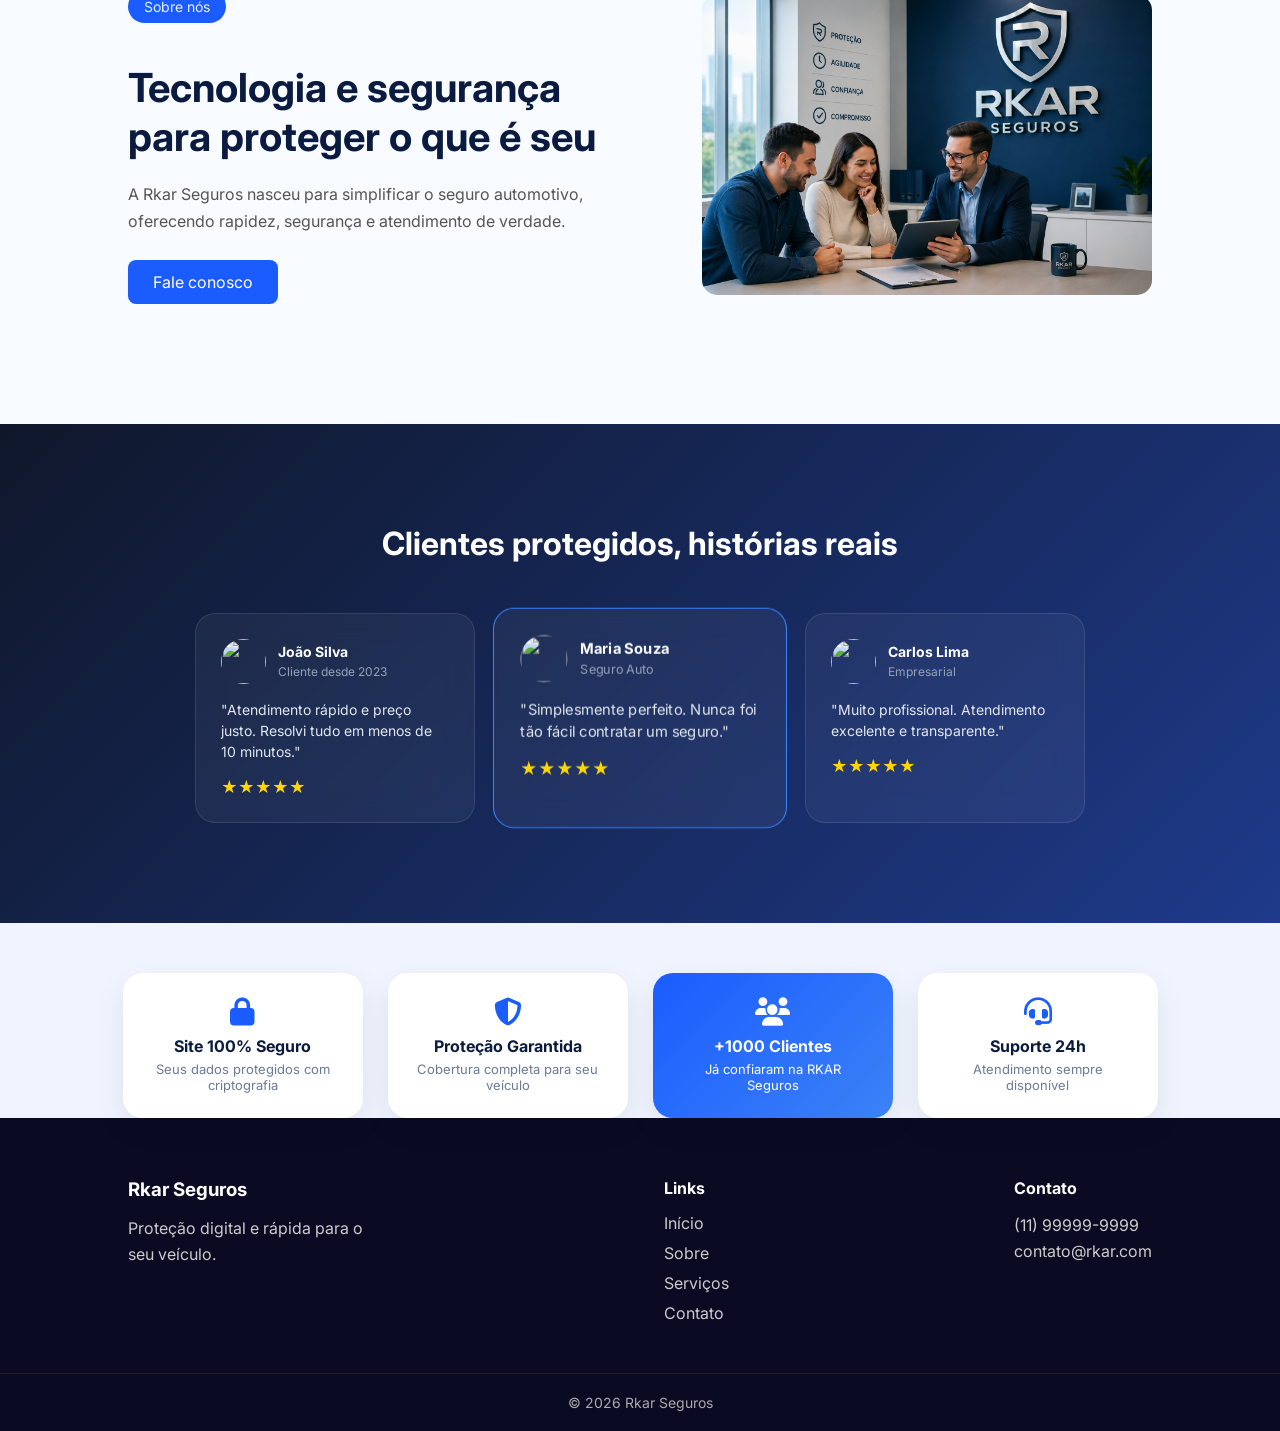
==== commit 3b668d4f: "feat: cria experiência premium para cotação de seguros"" ====
--- a/index.html
+++ b/index.html
@@ -131,31 +131,83 @@
     </section>
     <section class="avaliacoes">
 
-  <h2>O que nossos clientes dizem</h2>
+  <h2>Clientes protegidos, histórias reais</h2>
 
   <div class="cards-avaliacao">
 
-    <div class="card">
-      <p>"Atendimento rápido e preço justo!"</p>
-      <span>⭐⭐⭐⭐⭐</span>
-      <h4>João Silva</h4>
-    </div>
-
-    <div class="card">
-      <p>"Fechei meu seguro em minutos."</p>
-      <span>⭐⭐⭐⭐⭐</span>
-      <h4>Maria Souza</h4>
-    </div>
-
-    <div class="card">
-      <p>"Muito profissional, recomendo!"</p>
-      <span>⭐⭐⭐⭐⭐</span>
-      <h4>Carlos Lima</h4>
+    <div class="card-avaliacao">
+      <div class="topo">
+        <img src="https://i.pravatar.cc/100?img=7">
+        <div>
+          <h4>João Silva</h4>
+          <span>Cliente desde 2023</span>
+        </div>
+      </div>
+
+      <p>"Atendimento rápido e preço justo. Resolvi tudo em menos de 10 minutos."</p>
+
+      <div class="estrelas">★★★★★</div>
+    </div>
+
+    <div class="card-avaliacao destaque">
+      <div class="topo">
+        <img src="https://i.pravatar.cc/100?img=5">
+        <div>
+          <h4>Maria Souza</h4>
+          <span>Seguro Auto</span>
+        </div>
+      </div>
+
+      <p>"Simplesmente perfeito. Nunca foi tão fácil contratar um seguro."</p>
+
+      <div class="estrelas">★★★★★</div>
+    </div>
+
+    <div class="card-avaliacao">
+      <div class="topo">
+        <img src="https://i.pravatar.cc/100?img=8">
+        <div>
+          <h4>Carlos Lima</h4>
+          <span>Empresarial</span>
+        </div>
+      </div>
+
+      <p>"Muito profissional. Atendimento excelente e transparente."</p>
+
+      <div class="estrelas">★★★★★</div>
     </div>
 
   </div>
 
 </section>
+
+<div class="bloco-confianca">
+
+  <div class="item-confianca">
+    <i class="fas fa-lock"></i>
+    <h4>Site 100% Seguro</h4>
+    <p>Seus dados protegidos com criptografia</p>
+  </div>
+
+  <div class="item-confianca">
+    <i class="fas fa-shield-alt"></i>
+    <h4>Proteção Garantida</h4>
+    <p>Cobertura completa para seu veículo</p>
+  </div>
+
+  <div class="item-confianca destaque">
+    <i class="fas fa-users"></i>
+    <h4>+1000 Clientes</h4>
+    <p>Já confiaram na RKAR Seguros</p>
+  </div>
+
+  <div class="item-confianca">
+    <i class="fas fa-headset"></i>
+    <h4>Suporte 24h</h4>
+    <p>Atendimento sempre disponível</p>
+  </div>
+
+</div>
  
 </main>
  
--- a/styles.css
+++ b/styles.css
@@ -71,7 +71,7 @@
 }
 
 nav a:hover {
-    color: #f0c040; /* corrigido: era #000000, ficava invisível no fundo escuro */
+    color: var(--cor-texto); /* corrigido: era #000000, ficava invisível no fundo escuro */
 }
 
 /* ÍCONE DO HEADER */
@@ -136,28 +136,40 @@
 /* ===========================
    HERO
    =========================== */
-#inicio {
-    padding: 100px 8%;
-    background: radial-gradient(circle at 75% 40%, var(--cor-secundaria), var(--cor-fundo) 60%);
-}
-
-.hero {
-    display: flex;
-    align-items: center;
-    justify-content: space-between;
-    gap: 40px;
-}
-
-.hero-imagem {
-    width: 500px;
-    max-width: 500px;
-    position: relative; /* necessário para o ::after funcionar */
-}
-
-.hero-imagem img {
+
+#inicio{
+    min-height: 100vh;
+    padding: 120px 8%;
+    
+    /* IMAGEM DE FUNDO */
+    background: 
+    linear-gradient(
+        to right,
+        rgba(0, 57, 131, 0.781) 35%,
+        rgba(0,0,0,0.2) 100%
+    ),
+    url("hero.png");
+
+    background-size: cover;
+    background-position: center;
+    background-repeat: no-repeat;
+
+    display: flex;
+    align-items: center;
+}
+
+.hero{
     width: 100%;
-    height: auto;
-    display: block;
+}
+
+.hero-texto{
+    max-width: 600px;
+    z-index: 2;
+}
+
+/* REMOVE A IMAGEM ANTIGA */
+.hero-imagem{
+    display: none;
 }
 
 /* EFEITO LUZ EMBAIXO DA IMAGEM */
@@ -175,8 +187,8 @@
 
 /* TAG */
 .tag {
-    background: var(--cor-secundaria);
-    color: var(--cor-primaria);
+    background: var(--cor-primaria);
+    color: var(--cor-secundaria);
     padding: 8px 16px;
     border-radius: 20px;
     font-size: 14px;
@@ -187,16 +199,16 @@
 /* TEXTO DO HERO */
 .hero-texto h1 {
     font-size: clamp(2rem, 5vw, 3.8rem);
-    color: var(--cor-texto);
+    color: var(--cor-secundaria);
     line-height: 1.2;
 }
 
 .hero-texto span {
-    color: var(--cor-primaria);
-}
+    color: rgb(0, 74, 223);
+  }
 
 .hero-texto p {
-    color: #6c7a96;
+    color: #ffffff;
     margin: 20px 0;
     max-width: 450px;
 }
@@ -431,37 +443,130 @@
 
 
 .avaliacoes {
-    padding: 80px 8%;
-    background: #fff;
+    padding: 100px 8%;
+    background: linear-gradient(135deg, #0f172a, #1e3a8a);
+    color: white;
     text-align: center;
 }
 
+.avaliacoes h2 {
+    font-size: 32px;
+    margin-bottom: 50px;
+}
+
 .cards-avaliacao {
     display: flex;
-    gap: 20px;
-    margin-top: 40px;
+    gap: 25px;
+    justify-content: center;
     flex-wrap: wrap;
+}
+
+.card-avaliacao {
+    background: rgba(255,255,255,0.05);
+    backdrop-filter: blur(15px);
+    padding: 25px;
+    border-radius: 20px;
+    width: 280px;
+    text-align: left;
+    transition: 0.3s;
+    border: 1px solid rgba(255,255,255,0.1);
+}
+
+.card-avaliacao:hover {
+    transform: translateY(-10px) scale(1.03);
+    box-shadow: 0 20px 40px rgba(0,0,0,0.4);
+}
+
+.card-avaliacao.destaque {
+    transform: scale(1.05);
+    border: 1px solid #3b82f6;
+}
+
+.topo {
+    display: flex;
+    align-items: center;
+    gap: 12px;
+    margin-bottom: 15px;
+}
+
+.topo img {
+    width: 45px;
+    height: 45px;
+    border-radius: 50%;
+}
+
+.topo h4 {
+    font-size: 14px;
+    margin: 0;
+}
+
+.topo span {
+    font-size: 12px;
+    color: #94a3b8;
+}
+
+.card-avaliacao p {
+    font-size: 14px;
+    color: #e2e8f0;
+    margin-bottom: 15px;
+    line-height: 1.5;
+}
+
+.estrelas {
+    color: gold;
+    font-size: 16px;
+}
+
+
+.bloco-confianca {
+    display: flex;
     justify-content: center;
-}
-
-.card {
-    background: #f8fbff;
+    gap: 25px;
+    margin-top: 50px;
+    flex-wrap: wrap;
+}
+
+.item-confianca {
+    background: white;
     padding: 25px;
-    border-radius: 15px;
-    max-width: 280px;
-    box-shadow: 0 5px 20px rgba(0,0,0,0.05);
-}
-
-.card p {
-    font-size: 14px;
+    border-radius: 20px;
+    width: 240px;
+    text-align: center;
+    box-shadow: 0 10px 30px rgba(0,0,0,0.08);
+    transition: 0.3s;
+}
+
+.item-confianca i {
+    font-size: 28px;
+    color: #1a5cff;
     margin-bottom: 10px;
 }
 
-.card span {
-    color: gold;
-}
-
-.card h4 {
-    margin-top: 10px;
-    font-size: 14px;
+.item-confianca h4 {
+    font-size: 16px;
+    margin-bottom: 5px;
+    color: #0b1b3f;
+}
+
+.item-confianca p {
+    font-size: 13px;
+    color: #6c7a96;
+}
+
+.item-confianca:hover {
+    transform: translateY(-8px) scale(1.03);
+}
+
+.item-confianca.destaque {
+    background: linear-gradient(135deg, #1a5cff, #3b82f6);
+    color: white;
+}
+
+.item-confianca.destaque h4,
+.item-confianca.destaque p {
+    color: white;
+}
+
+.item-confianca.destaque i {
+    color: white;
 }
